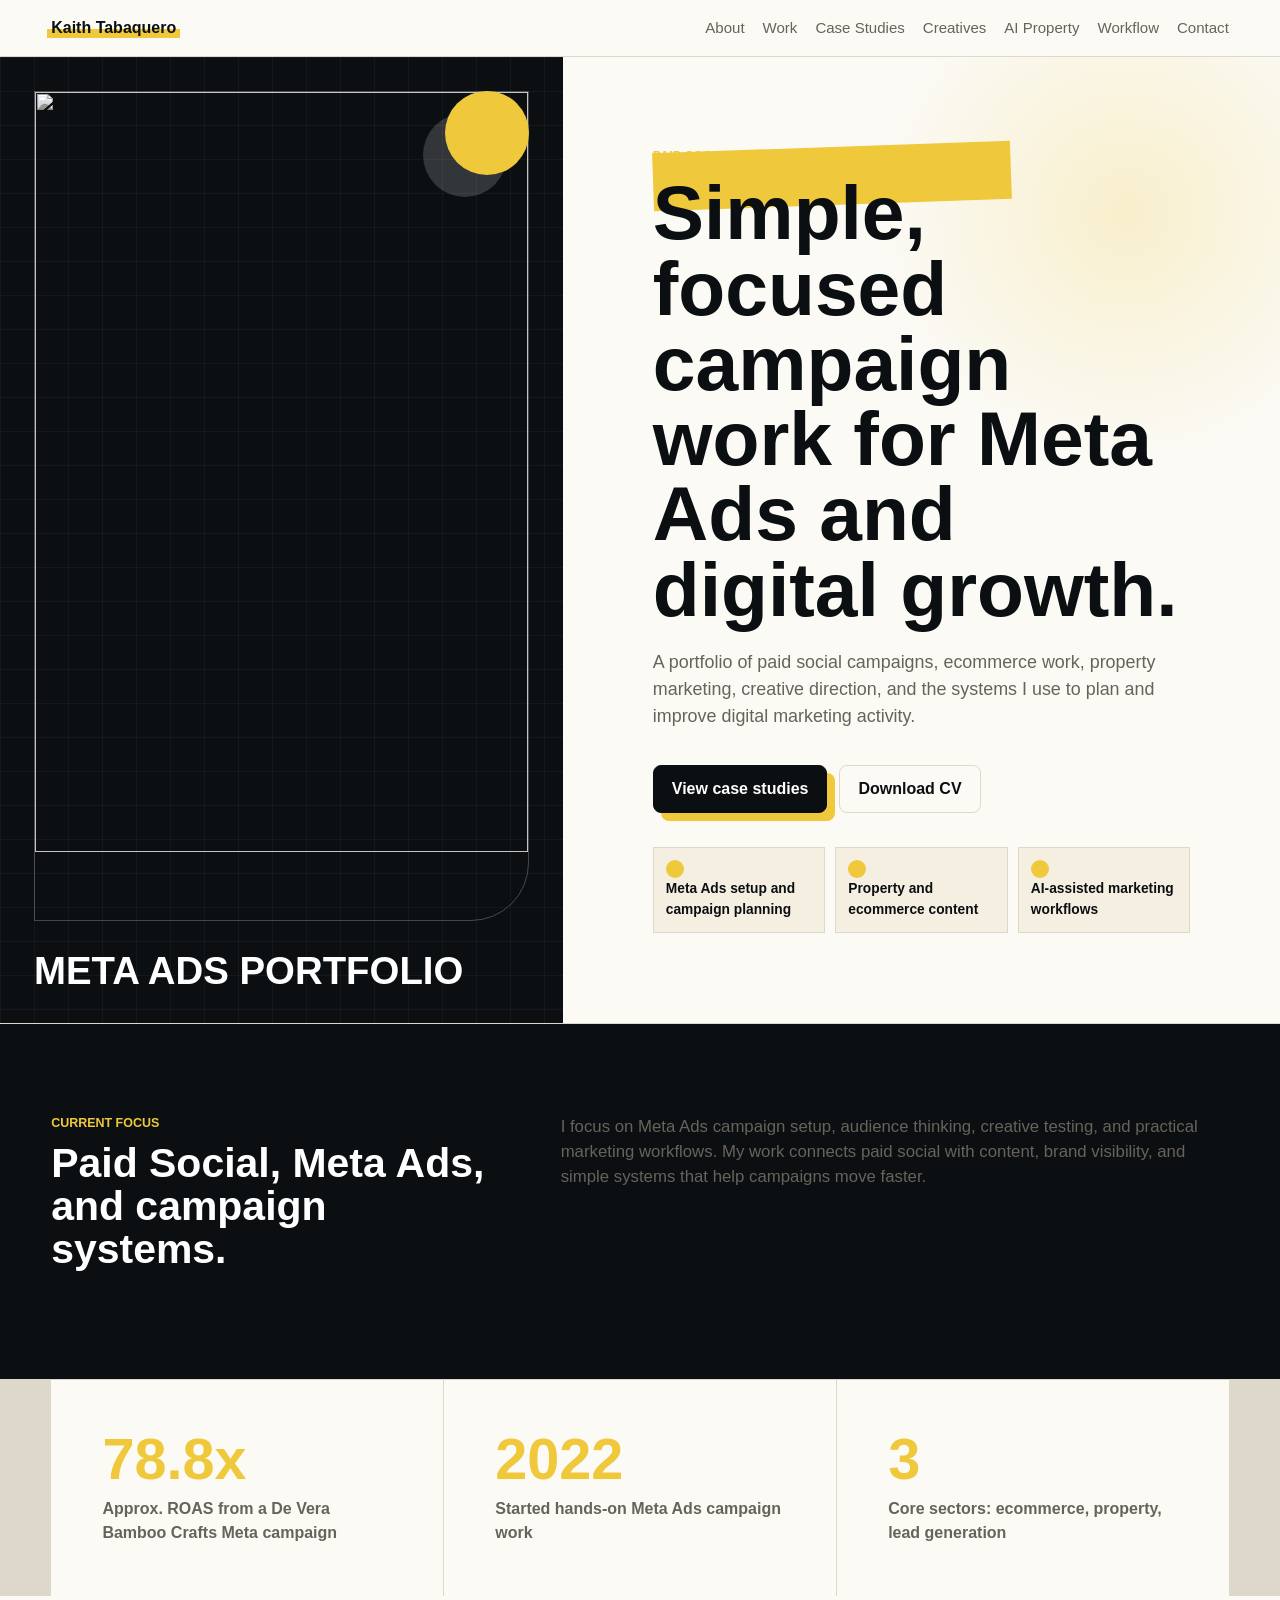
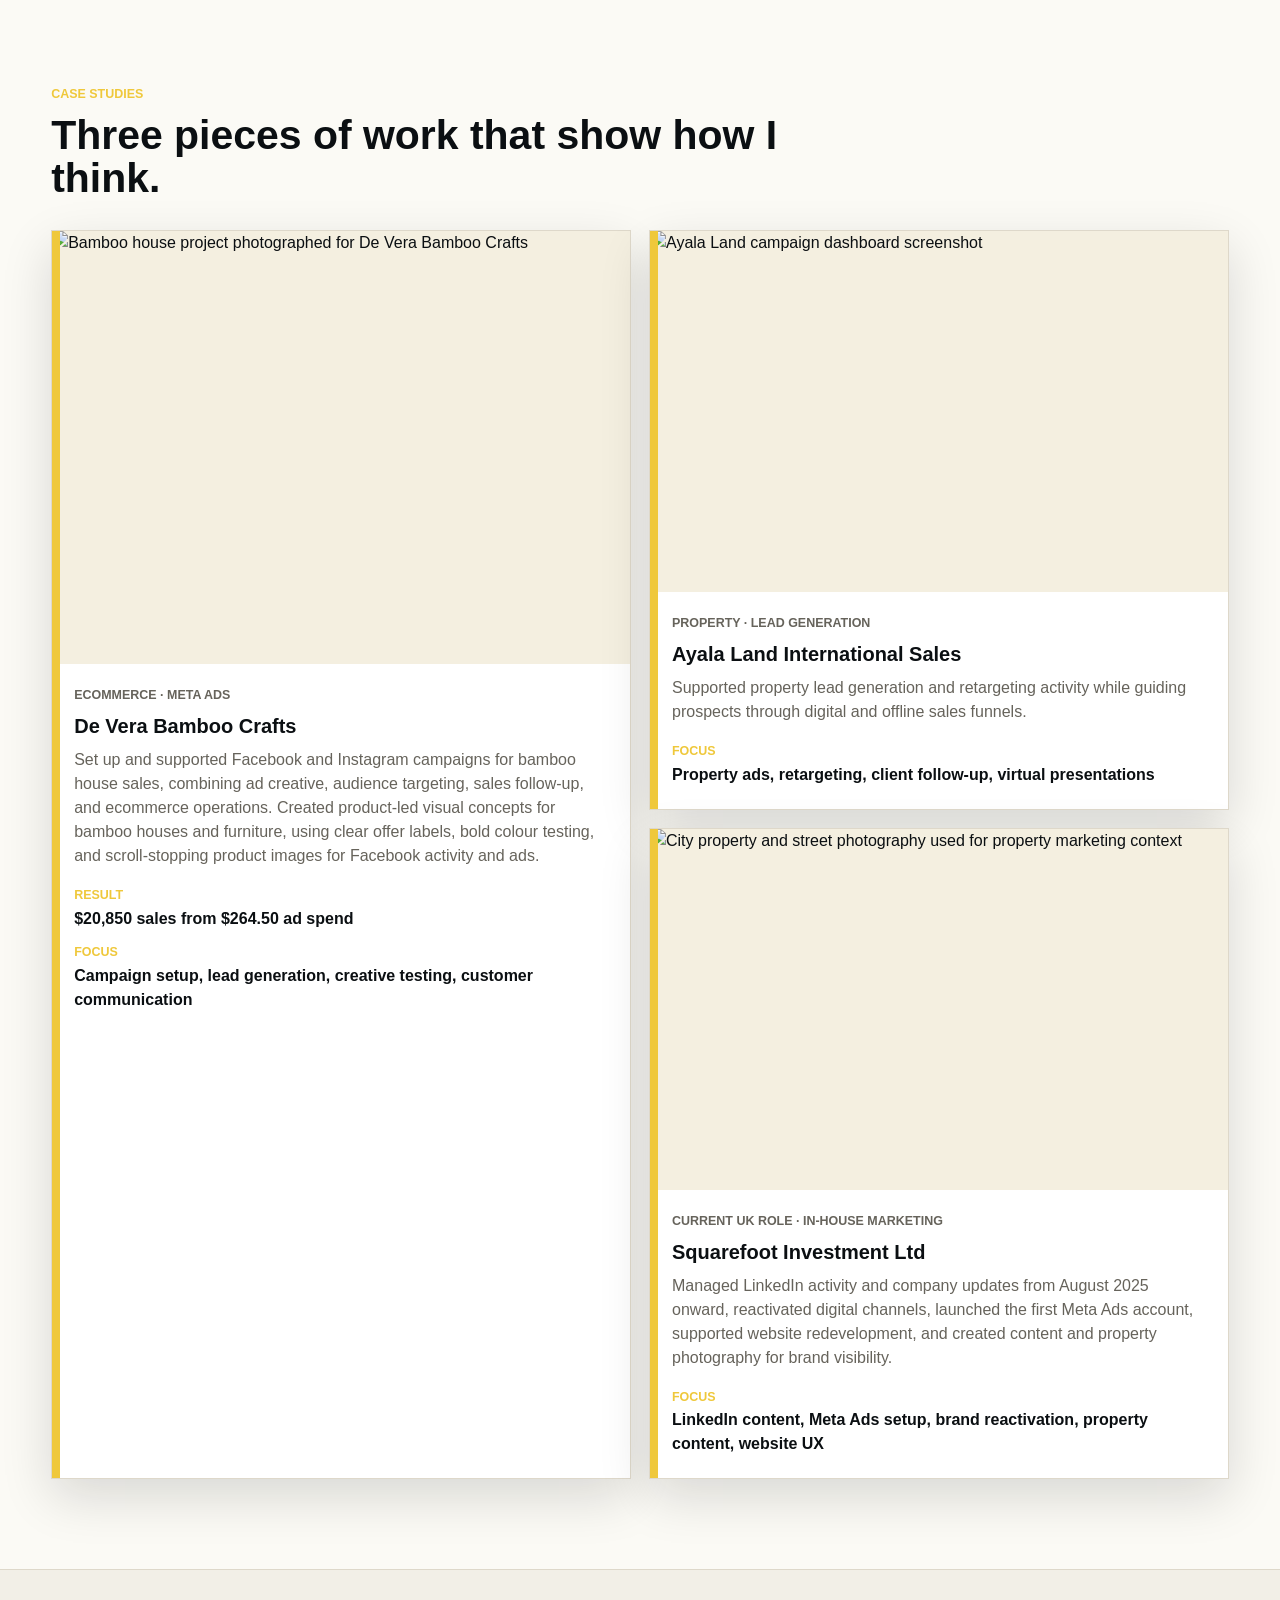
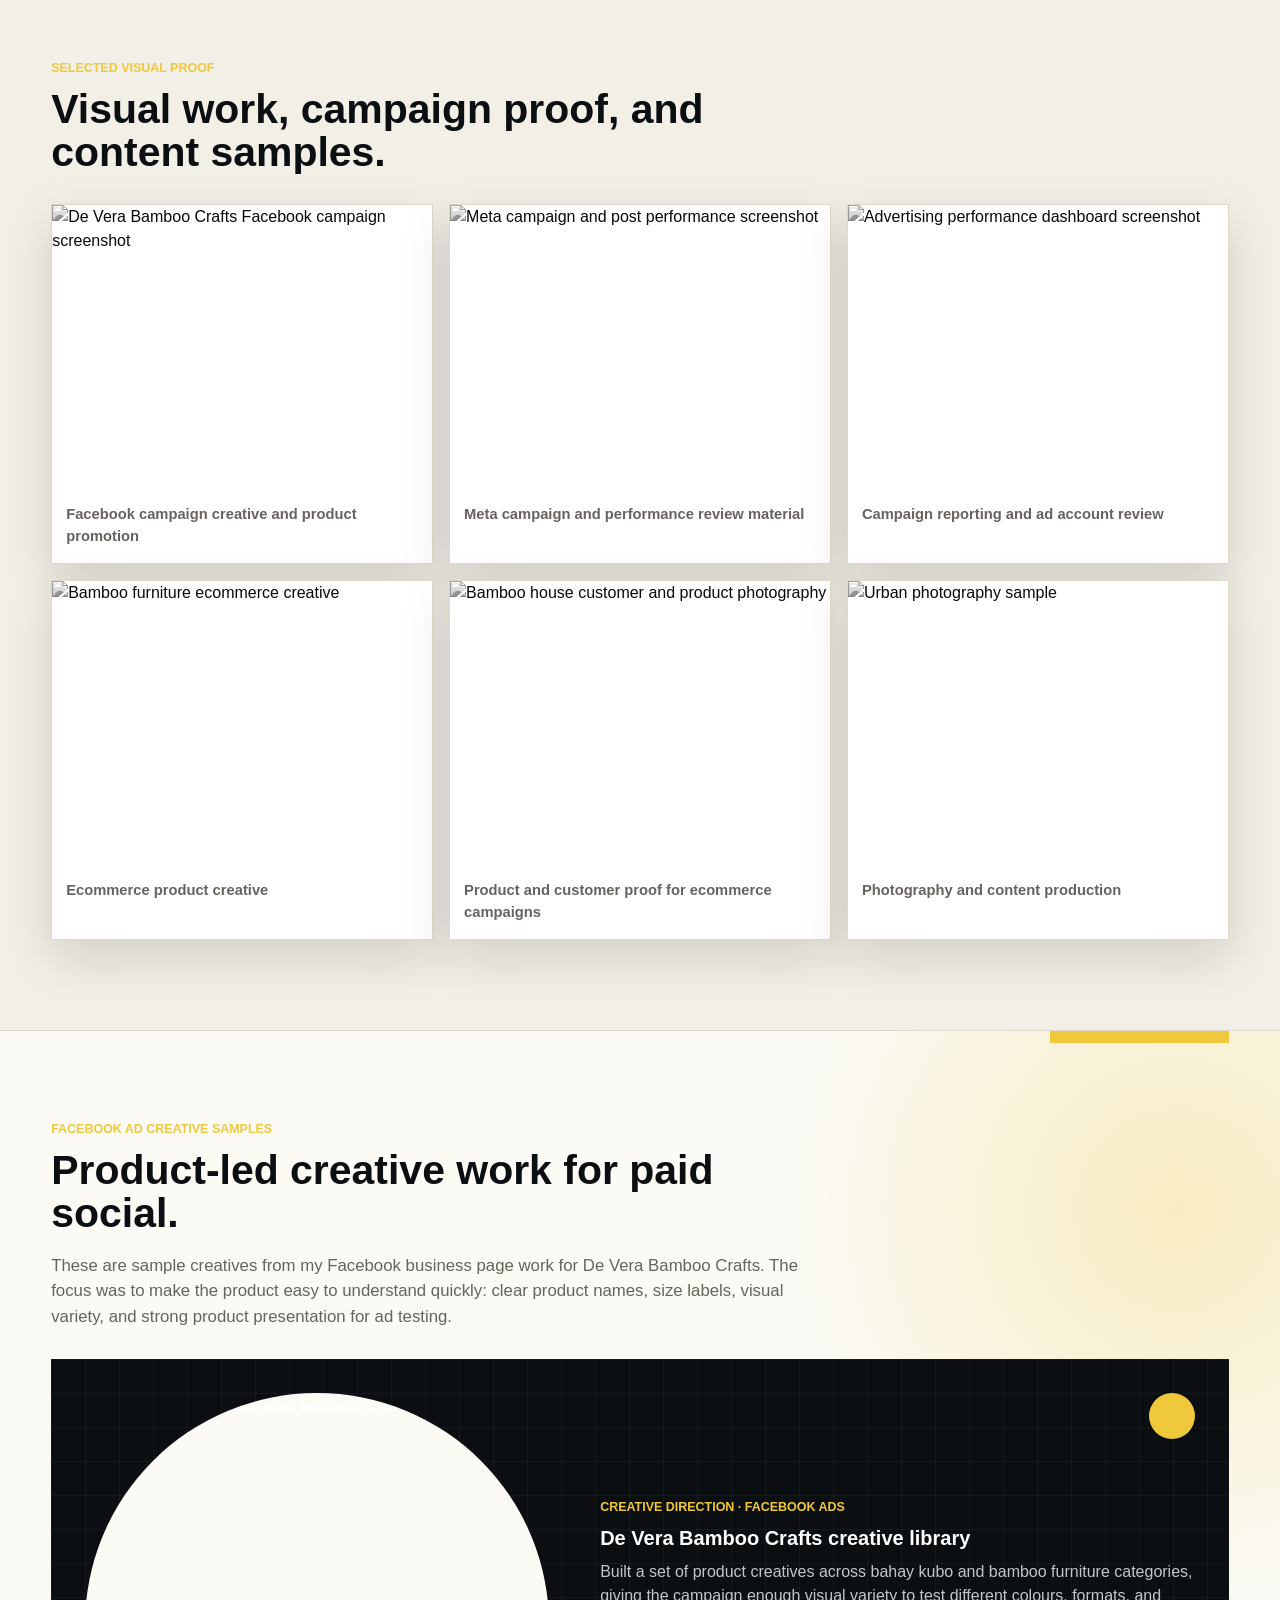
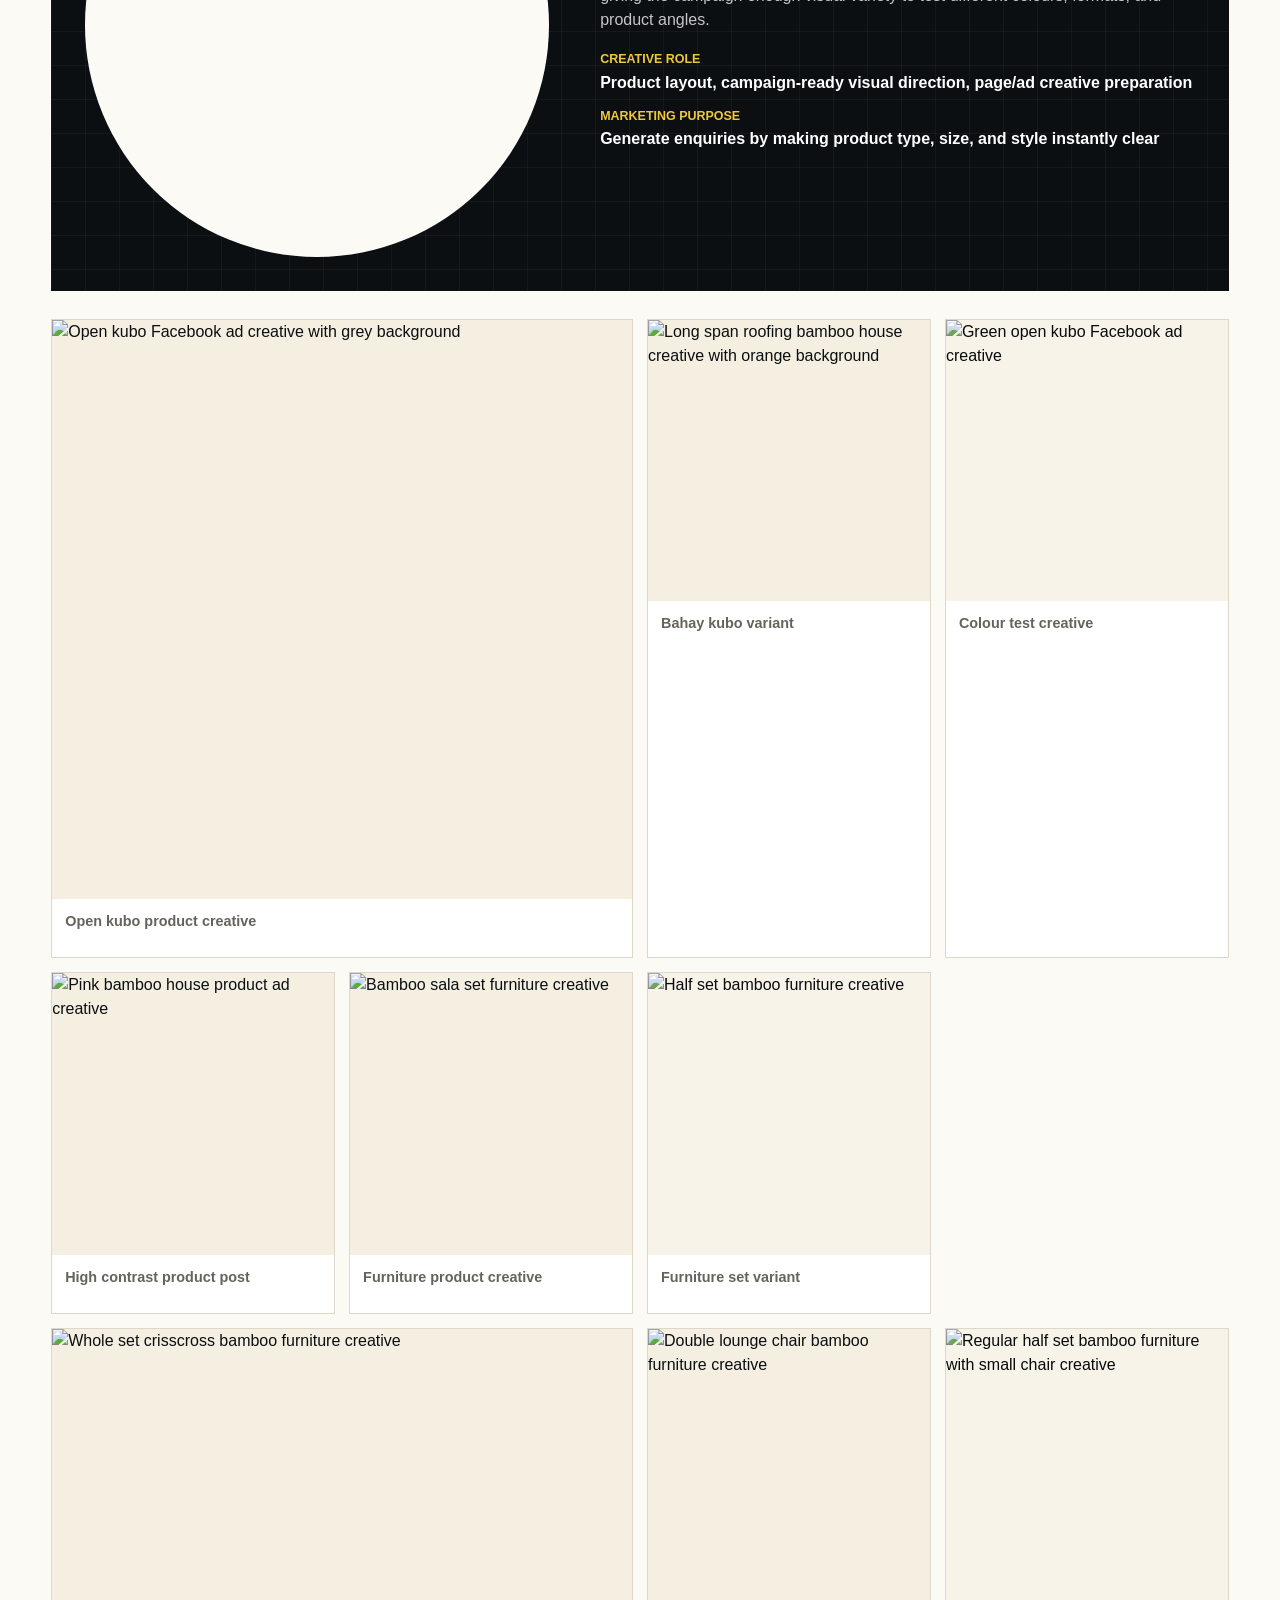
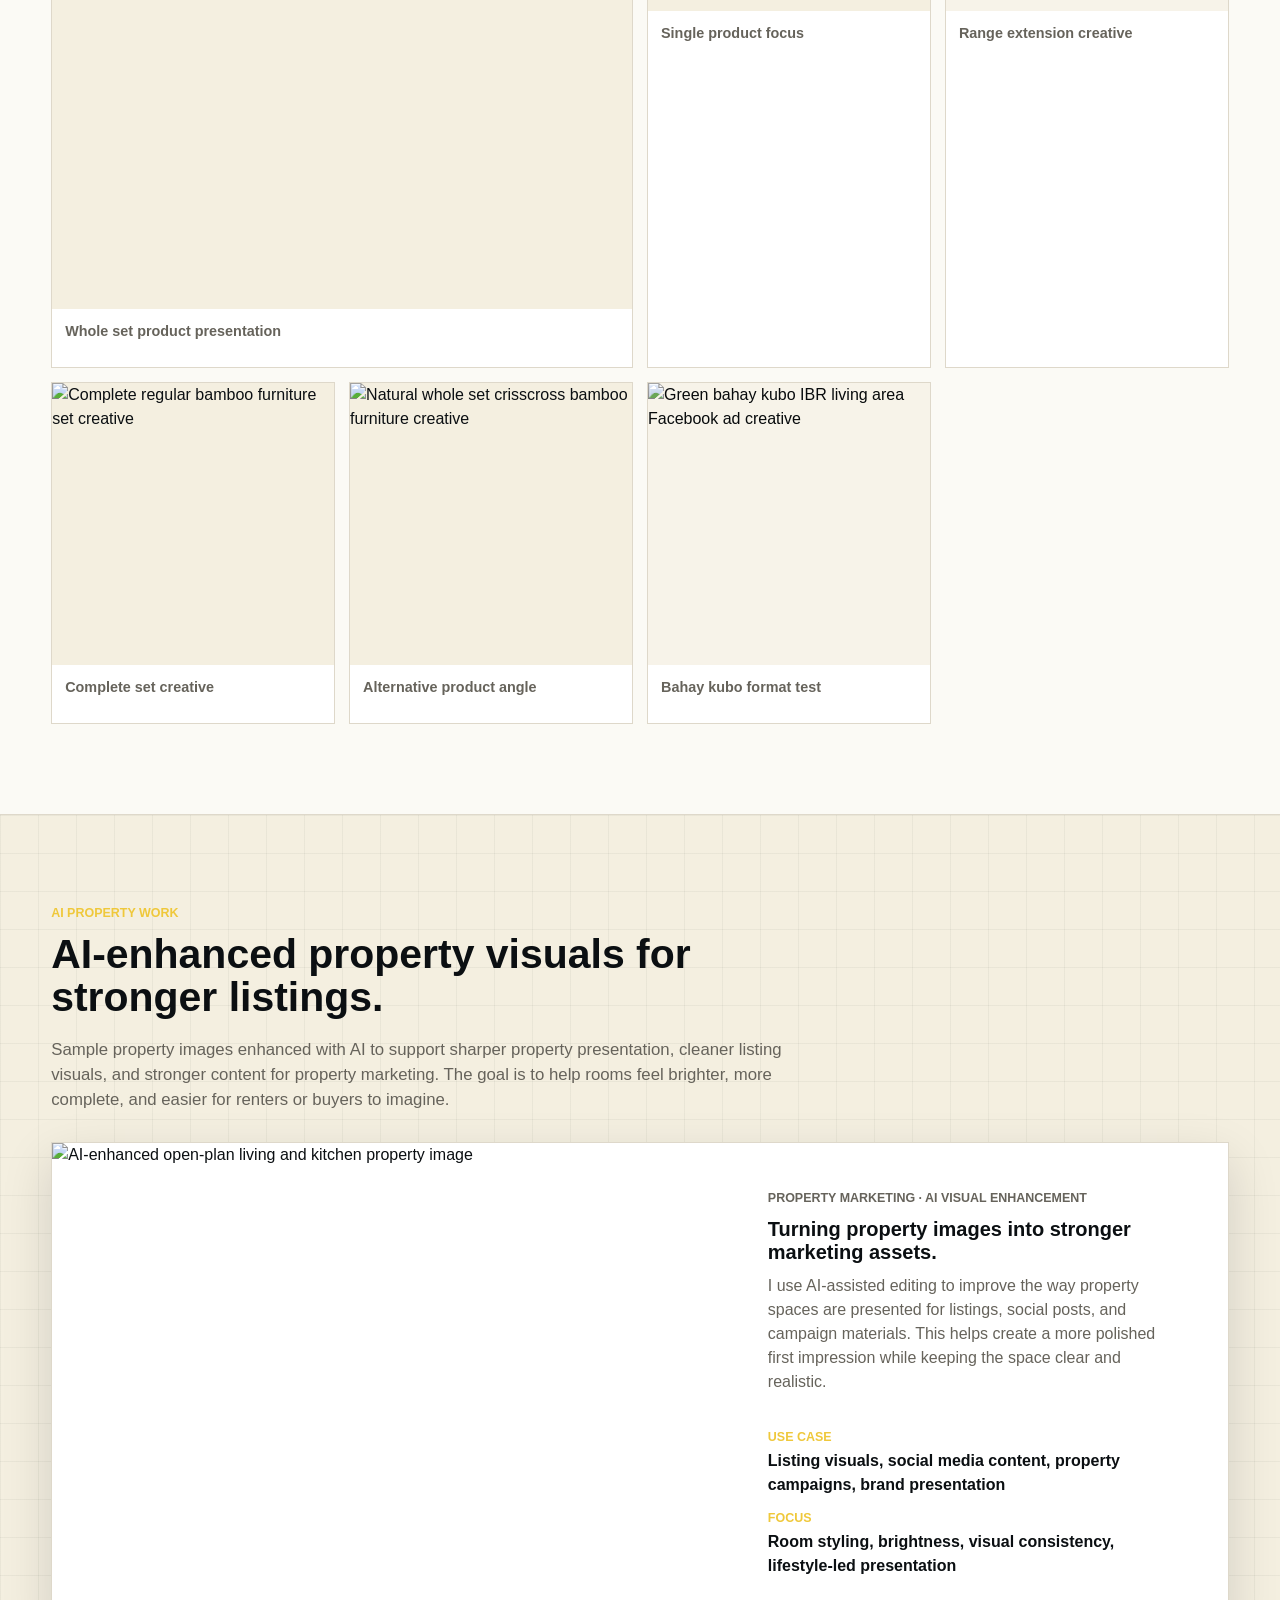
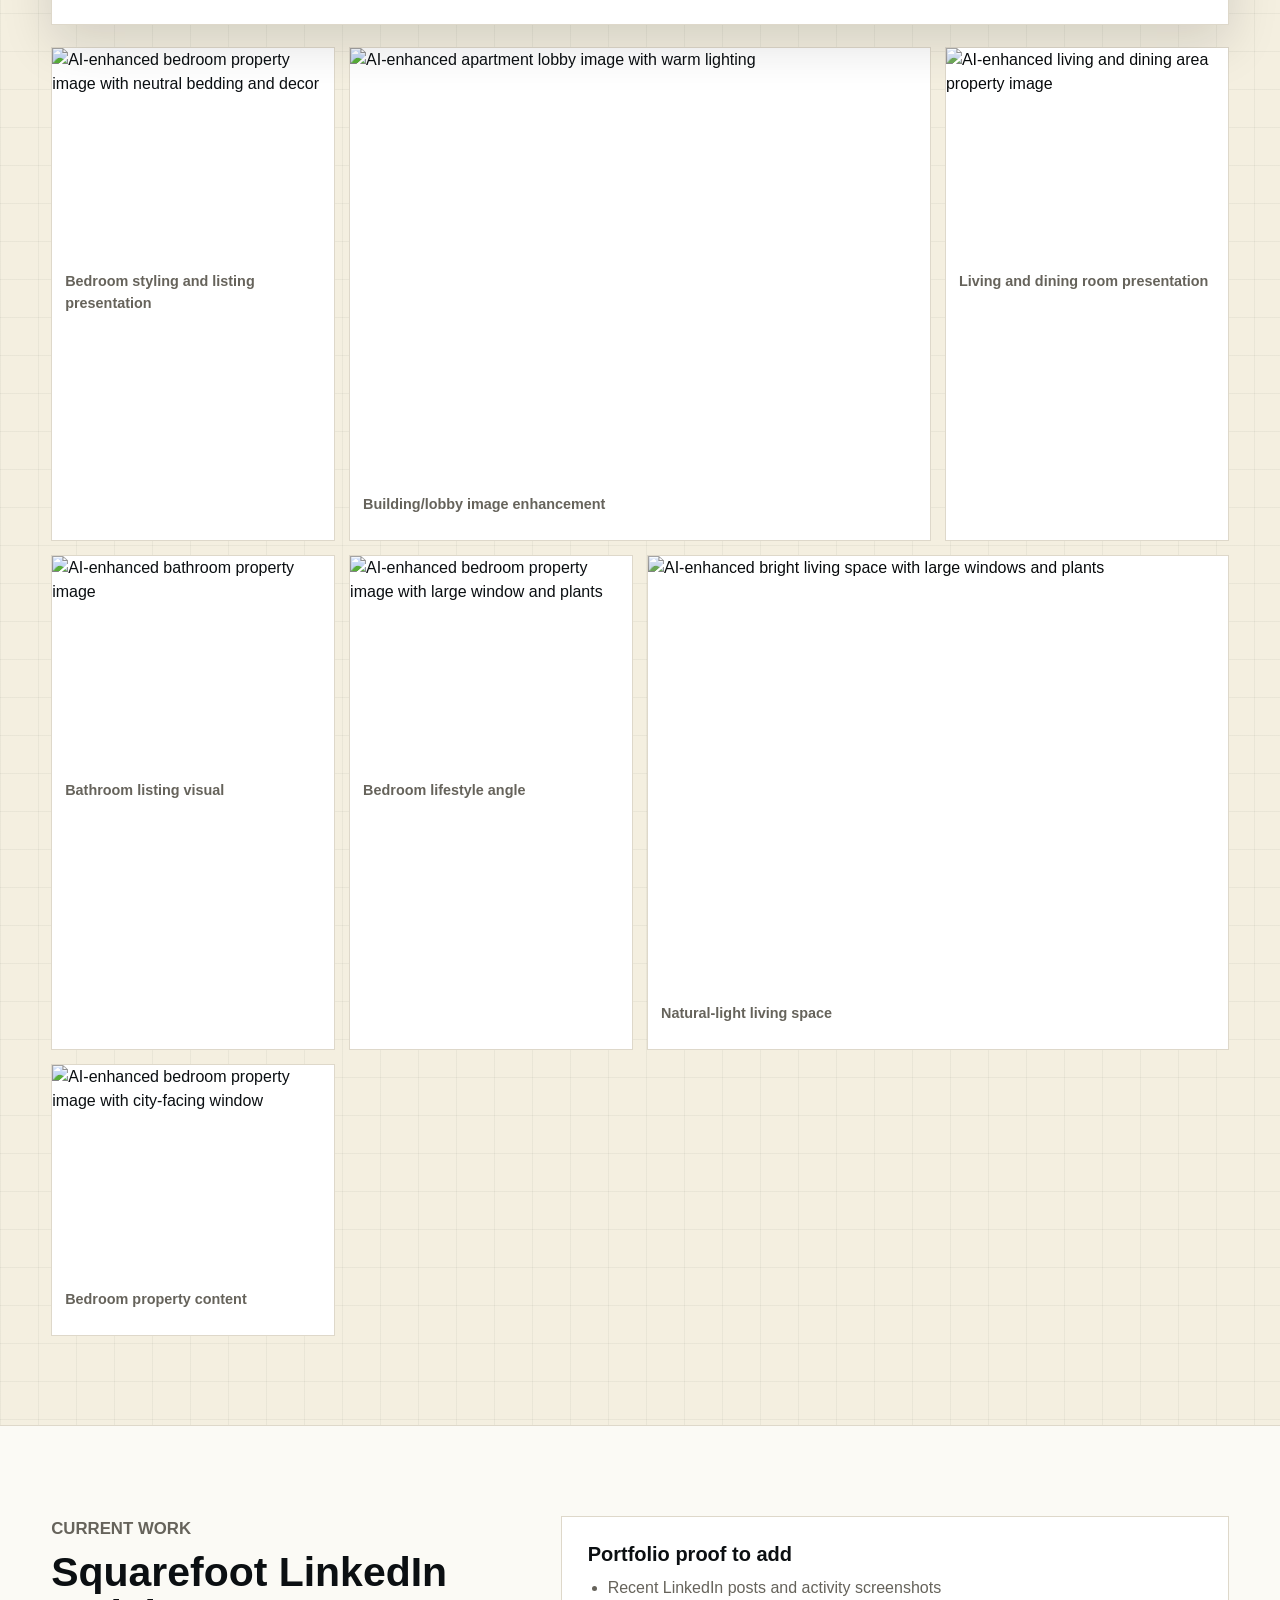
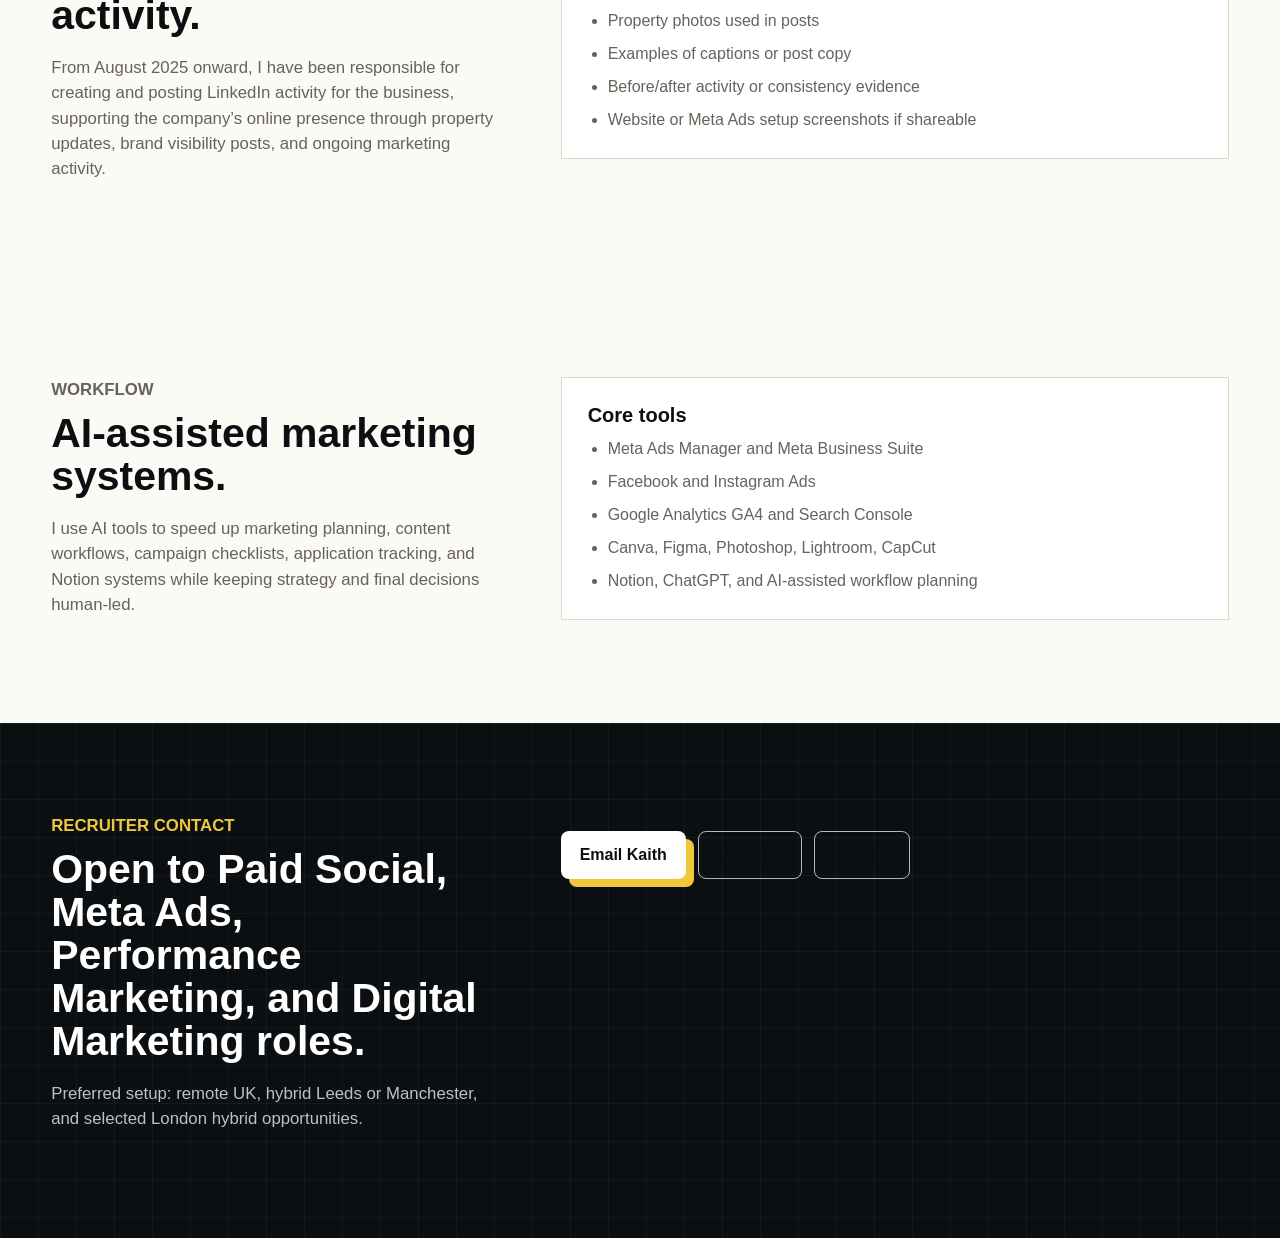
==== index.html @ e860252e "Add files via upload" ====
<!doctype html>
<html lang="en">
  <head>
    <meta charset="utf-8">
    <meta name="viewport" content="width=device-width, initial-scale=1">
    <title>Kaith Tabaquero | Paid Social & Meta Ads Portfolio</title>
    <meta name="description" content="Paid Social and Meta Ads portfolio for Kaith Tabaquero, featuring ecommerce, property, and lead generation case studies.">
    <link rel="stylesheet" href="styles.css">
  </head>
  <body>
    <header class="site-header">
      <a class="brand" href="#top">Kaith Tabaquero</a>
      <nav aria-label="Primary navigation">
        <a href="about.html">About</a>
        <a href="#work">Work</a>
        <a href="#case-studies">Case Studies</a>
        <a href="#creatives">Creatives</a>
        <a href="#property-ai">AI Property</a>
        <a href="#systems">Workflow</a>
        <a href="#contact">Contact</a>
      </nav>
    </header>

    <main id="top">
      <section class="hero">
        <div class="hero-media" aria-hidden="true">
          <img src="assets/extracted/p04_03.jpg" alt="">
        </div>
        <div class="hero-content">
          <p class="eyebrow">Paid Social · Meta Ads · Creative Performance</p>
          <h1>Simple, focused campaign work for Meta Ads and digital growth.</h1>
          <p class="hero-copy">
            A portfolio of paid social campaigns, ecommerce work, property marketing, creative direction,
            and the systems I use to plan and improve digital marketing activity.
          </p>
          <div class="hero-actions">
            <a class="button primary" href="#case-studies">View case studies</a>
            <a class="button secondary" href="assets/kaith-tabaquero-cv.pdf">Download CV</a>
          </div>
          <div class="mini-proof" aria-label="Portfolio highlights">
            <span>Meta Ads setup and campaign planning</span>
            <span>Property and ecommerce content</span>
            <span>AI-assisted marketing workflows</span>
          </div>
        </div>
      </section>

      <section class="intro-band" id="work">
        <div class="intro-grid">
          <div>
            <p class="section-label">Current Focus</p>
            <h2>Paid Social, Meta Ads, and campaign systems.</h2>
          </div>
          <p>
            I focus on Meta Ads campaign setup, audience thinking, creative testing, and practical
            marketing workflows. My work connects paid social with content, brand visibility, and
            simple systems that help campaigns move faster.
          </p>
        </div>
      </section>

      <section class="metrics">
        <article>
          <span class="metric-value">78.8x</span>
          <span class="metric-label">Approx. ROAS from a De Vera Bamboo Crafts Meta campaign</span>
        </article>
        <article>
          <span class="metric-value">2022</span>
          <span class="metric-label">Started hands-on Meta Ads campaign work</span>
        </article>
        <article>
          <span class="metric-value">3</span>
          <span class="metric-label">Core sectors: ecommerce, property, lead generation</span>
        </article>
      </section>

      <section class="section" id="case-studies">
        <div class="section-heading">
          <p class="section-label">Case Studies</p>
          <h2>Three pieces of work that show how I think.</h2>
        </div>

        <div class="case-grid">
          <article class="case-card featured">
            <img src="assets/extracted/p05_08.jpg" alt="Bamboo house project photographed for De Vera Bamboo Crafts">
            <div class="case-body">
              <p class="tag">Ecommerce · Meta Ads</p>
              <h3>De Vera Bamboo Crafts</h3>
              <p>
                Set up and supported Facebook and Instagram campaigns for bamboo house sales, combining
                ad creative, audience targeting, sales follow-up, and ecommerce operations. Created
                product-led visual concepts for bamboo houses and furniture, using clear offer labels,
                bold colour testing, and scroll-stopping product images for Facebook activity and ads.
              </p>
              <dl>
                <div>
                  <dt>Result</dt>
                  <dd>$20,850 sales from $264.50 ad spend</dd>
                </div>
                <div>
                  <dt>Focus</dt>
                  <dd>Campaign setup, lead generation, creative testing, customer communication</dd>
                </div>
              </dl>
            </div>
          </article>

          <article class="case-card">
            <img src="assets/extracted/p03_03.jpg" alt="Ayala Land campaign dashboard screenshot">
            <div class="case-body">
              <p class="tag">Property · Lead Generation</p>
              <h3>Ayala Land International Sales</h3>
              <p>
                Supported property lead generation and retargeting activity while guiding prospects through
                digital and offline sales funnels.
              </p>
              <dl>
                <div>
                  <dt>Focus</dt>
                  <dd>Property ads, retargeting, client follow-up, virtual presentations</dd>
                </div>
              </dl>
            </div>
          </article>

          <article class="case-card">
            <img src="assets/extracted/p08_10.jpg" alt="City property and street photography used for property marketing context">
            <div class="case-body">
              <p class="tag">Current UK Role · In-house Marketing</p>
              <h3>Squarefoot Investment Ltd</h3>
              <p>
                Managed LinkedIn activity and company updates from August 2025 onward, reactivated
                digital channels, launched the first Meta Ads account, supported website redevelopment,
                and created content and property photography for brand visibility.
              </p>
              <dl>
                <div>
                  <dt>Focus</dt>
                  <dd>LinkedIn content, Meta Ads setup, brand reactivation, property content, website UX</dd>
                </div>
              </dl>
            </div>
          </article>
        </div>
      </section>

      <section class="visual-proof">
        <div class="section-heading">
          <p class="section-label">Selected Visual Proof</p>
          <h2>Visual work, campaign proof, and content samples.</h2>
        </div>
        <div class="proof-grid">
          <figure>
            <img src="assets/extracted/p04_01.jpg" alt="De Vera Bamboo Crafts Facebook campaign screenshot">
            <figcaption>Facebook campaign creative and product promotion</figcaption>
          </figure>
          <figure>
            <img src="assets/extracted/p04_04.jpg" alt="Meta campaign and post performance screenshot">
            <figcaption>Meta campaign and performance review material</figcaption>
          </figure>
          <figure>
            <img src="assets/extracted/p06_03.jpg" alt="Advertising performance dashboard screenshot">
            <figcaption>Campaign reporting and ad account review</figcaption>
          </figure>
          <figure>
            <img src="assets/extracted/p12_05.jpg" alt="Bamboo furniture ecommerce creative">
            <figcaption>Ecommerce product creative</figcaption>
          </figure>
          <figure>
            <img src="assets/extracted/p05_07.jpg" alt="Bamboo house customer and product photography">
            <figcaption>Product and customer proof for ecommerce campaigns</figcaption>
          </figure>
          <figure>
            <img src="assets/extracted/p08_05.jpg" alt="Urban photography sample">
            <figcaption>Photography and content production</figcaption>
          </figure>
        </div>
      </section>

      <section class="creative-lab section" id="creatives">
        <div class="section-heading">
          <p class="section-label">Facebook Ad Creative Samples</p>
          <h2>Product-led creative work for paid social.</h2>
          <p>
            These are sample creatives from my Facebook business page work for De Vera Bamboo Crafts.
            The focus was to make the product easy to understand quickly: clear product names, size labels,
            visual variety, and strong product presentation for ad testing.
          </p>
        </div>

        <div class="creative-feature">
          <figure>
            <img src="assets/devera-creatives/bahay-kubo-blue.jpg" alt="Blue bahay kubo Facebook ad creative for De Vera Bamboo Crafts">
          </figure>
          <div>
            <p class="tag">Creative Direction · Facebook Ads</p>
            <h3>De Vera Bamboo Crafts creative library</h3>
            <p>
              Built a set of product creatives across bahay kubo and bamboo furniture categories, giving
              the campaign enough visual variety to test different colours, formats, and product angles.
            </p>
            <dl>
              <div>
                <dt>Creative role</dt>
                <dd>Product layout, campaign-ready visual direction, page/ad creative preparation</dd>
              </div>
              <div>
                <dt>Marketing purpose</dt>
                <dd>Generate enquiries by making product type, size, and style instantly clear</dd>
              </div>
            </dl>
          </div>
        </div>

        <div class="creative-grid" aria-label="De Vera Bamboo Crafts creative gallery">
          <figure class="wide">
            <img src="assets/devera-creatives/open-kubo-grey.jpg" alt="Open kubo Facebook ad creative with grey background">
            <figcaption>Open kubo product creative</figcaption>
          </figure>
          <figure>
            <img src="assets/devera-creatives/long-span-roofing-orange.jpg" alt="Long span roofing bamboo house creative with orange background">
            <figcaption>Bahay kubo variant</figcaption>
          </figure>
          <figure>
            <img src="assets/devera-creatives/open-kubo-green.jpg" alt="Green open kubo Facebook ad creative">
            <figcaption>Colour test creative</figcaption>
          </figure>
          <figure>
            <img src="assets/devera-creatives/long-span-roofing-pink.jpg" alt="Pink bamboo house product ad creative">
            <figcaption>High contrast product post</figcaption>
          </figure>
          <figure>
            <img src="assets/devera-creatives/bamboo-sala-set.jpg" alt="Bamboo sala set furniture creative">
            <figcaption>Furniture product creative</figcaption>
          </figure>
          <figure>
            <img src="assets/devera-creatives/half-set-crisscross.jpg" alt="Half set bamboo furniture creative">
            <figcaption>Furniture set variant</figcaption>
          </figure>
          <figure class="wide">
            <img src="assets/devera-creatives/whole-set-crisscross-black.jpg" alt="Whole set crisscross bamboo furniture creative">
            <figcaption>Whole set product presentation</figcaption>
          </figure>
          <figure>
            <img src="assets/devera-creatives/double-lounge-chair.jpg" alt="Double lounge chair bamboo furniture creative">
            <figcaption>Single product focus</figcaption>
          </figure>
          <figure>
            <img src="assets/devera-creatives/half-set-regular-small-chair.jpg" alt="Regular half set bamboo furniture with small chair creative">
            <figcaption>Range extension creative</figcaption>
          </figure>
          <figure>
            <img src="assets/devera-creatives/complete-set-regular.jpg" alt="Complete regular bamboo furniture set creative">
            <figcaption>Complete set creative</figcaption>
          </figure>
          <figure>
            <img src="assets/devera-creatives/whole-set-crisscross-natural.jpg" alt="Natural whole set crisscross bamboo furniture creative">
            <figcaption>Alternative product angle</figcaption>
          </figure>
          <figure>
            <img src="assets/devera-creatives/ibr-living-area-green.jpg" alt="Green bahay kubo IBR living area Facebook ad creative">
            <figcaption>Bahay kubo format test</figcaption>
          </figure>
        </div>
      </section>

      <section class="property-ai section" id="property-ai">
        <div class="section-heading">
          <p class="section-label">AI Property Work</p>
          <h2>AI-enhanced property visuals for stronger listings.</h2>
          <p>
            Sample property images enhanced with AI to support sharper property presentation, cleaner
            listing visuals, and stronger content for property marketing. The goal is to help rooms feel
            brighter, more complete, and easier for renters or buyers to imagine.
          </p>
        </div>

        <div class="property-feature">
          <figure>
            <img src="assets/property-ai/ai-open-plan-living.jpeg" alt="AI-enhanced open-plan living and kitchen property image">
          </figure>
          <div>
            <p class="tag">Property Marketing · AI Visual Enhancement</p>
            <h3>Turning property images into stronger marketing assets.</h3>
            <p>
              I use AI-assisted editing to improve the way property spaces are presented for listings,
              social posts, and campaign materials. This helps create a more polished first impression
              while keeping the space clear and realistic.
            </p>
            <dl>
              <div>
                <dt>Use case</dt>
                <dd>Listing visuals, social media content, property campaigns, brand presentation</dd>
              </div>
              <div>
                <dt>Focus</dt>
                <dd>Room styling, brightness, visual consistency, lifestyle-led presentation</dd>
              </div>
            </dl>
          </div>
        </div>

        <div class="property-gallery" aria-label="AI-enhanced property image gallery">
          <figure>
            <img src="assets/property-ai/ai-bedroom-styling-01.jpeg" alt="AI-enhanced bedroom property image with neutral bedding and decor">
            <figcaption>Bedroom styling and listing presentation</figcaption>
          </figure>
          <figure class="wide">
            <img src="assets/property-ai/ai-lobby-enhancement.jpeg" alt="AI-enhanced apartment lobby image with warm lighting">
            <figcaption>Building/lobby image enhancement</figcaption>
          </figure>
          <figure>
            <img src="assets/property-ai/ai-living-dining-01.jpeg" alt="AI-enhanced living and dining area property image">
            <figcaption>Living and dining room presentation</figcaption>
          </figure>
          <figure>
            <img src="assets/property-ai/ai-bathroom-enhancement.jpeg" alt="AI-enhanced bathroom property image">
            <figcaption>Bathroom listing visual</figcaption>
          </figure>
          <figure>
            <img src="assets/property-ai/ai-bedroom-styling-02.jpeg" alt="AI-enhanced bedroom property image with large window and plants">
            <figcaption>Bedroom lifestyle angle</figcaption>
          </figure>
          <figure class="wide">
            <img src="assets/property-ai/ai-window-living-space.jpeg" alt="AI-enhanced bright living space with large windows and plants">
            <figcaption>Natural-light living space</figcaption>
          </figure>
          <figure>
            <img src="assets/property-ai/ai-bedroom-styling-03.jpeg" alt="AI-enhanced bedroom property image with city-facing window">
            <figcaption>Bedroom property content</figcaption>
          </figure>
        </div>
      </section>

      <section class="section split">
        <div>
          <p class="section-label">Current Work</p>
          <h2>Squarefoot LinkedIn activity.</h2>
          <p>
            From August 2025 onward, I have been responsible for creating and posting LinkedIn activity
            for the business, supporting the company’s online presence through property updates,
            brand visibility posts, and ongoing marketing activity.
          </p>
        </div>
        <div class="skills-panel">
          <h3>Portfolio proof to add</h3>
          <ul>
            <li>Recent LinkedIn posts and activity screenshots</li>
            <li>Property photos used in posts</li>
            <li>Examples of captions or post copy</li>
            <li>Before/after activity or consistency evidence</li>
            <li>Website or Meta Ads setup screenshots if shareable</li>
          </ul>
        </div>
      </section>

      <section class="section split" id="systems">
        <div>
          <p class="section-label">Workflow</p>
          <h2>AI-assisted marketing systems.</h2>
          <p>
            I use AI tools to speed up marketing planning, content workflows, campaign checklists,
            application tracking, and Notion systems while keeping strategy and final decisions human-led.
          </p>
        </div>
        <div class="skills-panel">
          <h3>Core tools</h3>
          <ul>
            <li>Meta Ads Manager and Meta Business Suite</li>
            <li>Facebook and Instagram Ads</li>
            <li>Google Analytics GA4 and Search Console</li>
            <li>Canva, Figma, Photoshop, Lightroom, CapCut</li>
            <li>Notion, ChatGPT, and AI-assisted workflow planning</li>
          </ul>
        </div>
      </section>

      <section class="contact" id="contact">
        <div>
          <p class="section-label">Recruiter Contact</p>
          <h2>Open to Paid Social, Meta Ads, Performance Marketing, and Digital Marketing roles.</h2>
          <p>Preferred setup: remote UK, hybrid Leeds or Manchester, and selected London hybrid opportunities.</p>
        </div>
        <div class="contact-actions">
          <a class="button primary" href="mailto:kaith.tabaquero@gmail.com">Email Kaith</a>
          <a class="button secondary" href="https://www.linkedin.com/in/kaithtabaquero/">LinkedIn</a>
          <a class="button secondary" href="assets/kaith-tabaquero-cv.pdf">CV PDF</a>
        </div>
      </section>
    </main>
  </body>
</html>
---- styles.css ----
:root {
  --ink: #0b0f12;
  --muted: #66635b;
  --paper: #fbfaf5;
  --line: #ded8ca;
  --teal: #efc83b;
  --teal-dark: #b98b18;
  --coral: #efc83b;
  --mint: #f4efe0;
  --gold: #efc83b;
  --white: #ffffff;
  --graphite: #1b1a17;
  --shadow: 0 18px 48px rgba(11, 15, 18, 0.14);
}

* {
  box-sizing: border-box;
}

html {
  scroll-behavior: smooth;
}

body {
  margin: 0;
  background: var(--paper);
  color: var(--ink);
  font-family: Aptos, Arial, Helvetica, sans-serif;
  line-height: 1.5;
}

body::before {
  content: "";
  position: fixed;
  inset: 0;
  z-index: -1;
  background:
    linear-gradient(rgba(11, 15, 18, 0.045) 1px, transparent 1px),
    linear-gradient(90deg, rgba(11, 15, 18, 0.045) 1px, transparent 1px);
  background-size: 38px 38px;
}

img {
  display: block;
  width: 100%;
}

a {
  color: inherit;
}

.site-header {
  position: sticky;
  top: 0;
  z-index: 20;
  display: flex;
  align-items: center;
  justify-content: space-between;
  gap: 24px;
  padding: 16px clamp(18px, 4vw, 56px);
  background: rgba(251, 250, 245, 0.92);
  border-bottom: 1px solid var(--line);
  backdrop-filter: blur(14px);
}

.brand {
  font-weight: 800;
  text-decoration: none;
  position: relative;
  z-index: 1;
}

.brand::after {
  content: "";
  position: absolute;
  left: -4px;
  right: -4px;
  bottom: 2px;
  height: 9px;
  background: var(--teal);
  z-index: -1;
}

nav {
  display: flex;
  align-items: center;
  gap: 18px;
  color: var(--muted);
  font-size: 0.94rem;
}

nav a {
  text-decoration: none;
}

nav a:hover {
  color: var(--teal);
}

.hero {
  min-height: 88vh;
  display: grid;
  grid-template-columns: minmax(320px, 0.88fr) minmax(360px, 1.12fr);
  align-items: stretch;
  border-bottom: 1px solid var(--line);
  background:
    radial-gradient(circle at 88% 16%, rgba(239, 200, 59, 0.22), transparent 18%),
    var(--paper);
}

.hero-media {
  min-height: 480px;
  background:
    linear-gradient(rgba(255, 255, 255, 0.04) 1px, transparent 1px),
    linear-gradient(90deg, rgba(255, 255, 255, 0.04) 1px, transparent 1px),
    var(--ink);
  background-size: 34px 34px;
  overflow: hidden;
  position: relative;
  padding: clamp(18px, 3vw, 34px);
}

.hero-media img {
  height: calc(100% - 68px);
  min-height: 430px;
  object-fit: cover;
  border: 1px solid rgba(255, 255, 255, 0.24);
  border-radius: 0 0 58px 0;
  filter: grayscale(0.85) contrast(1.08);
}

.hero-media::before {
  content: "META ADS PORTFOLIO";
  position: absolute;
  left: clamp(18px, 3vw, 34px);
  right: clamp(18px, 3vw, 34px);
  bottom: clamp(18px, 3vw, 34px);
  display: block;
  color: var(--white);
  font-size: clamp(1.3rem, 3vw, 3.4rem);
  font-weight: 900;
  line-height: 0.9;
  letter-spacing: 0;
}

.hero-media::after {
  content: "";
  position: absolute;
  top: clamp(18px, 3vw, 34px);
  right: clamp(18px, 3vw, 34px);
  width: 84px;
  height: 84px;
  border-radius: 50%;
  background: var(--teal);
  box-shadow: -22px 22px 0 rgba(255, 255, 255, 0.16);
  pointer-events: none;
}

.hero-content {
  display: flex;
  flex-direction: column;
  justify-content: center;
  padding: clamp(40px, 7vw, 92px);
  position: relative;
}

.hero-content::before {
  content: "";
  position: absolute;
  top: clamp(34px, 7vw, 90px);
  left: clamp(38px, 7vw, 96px);
  width: clamp(160px, 28vw, 360px);
  height: clamp(26px, 5vw, 58px);
  background: var(--teal);
  transform: rotate(-2deg);
  z-index: 0;
}

.hero-content > * {
  position: relative;
  z-index: 1;
}

.eyebrow,
.section-label,
.tag {
  margin: 0 0 10px;
  color: var(--teal);
  font-size: 0.78rem;
  font-weight: 800;
  letter-spacing: 0;
  text-transform: uppercase;
}

h1,
h2,
h3,
p {
  margin-top: 0;
}

h1 {
  max-width: 780px;
  margin-bottom: 22px;
  font-size: clamp(2.45rem, 6vw, 5.8rem);
  line-height: 0.98;
  letter-spacing: 0;
  font-weight: 900;
}

h2 {
  margin-bottom: 18px;
  font-size: clamp(1.85rem, 3.2vw, 3.25rem);
  line-height: 1.05;
  letter-spacing: 0;
}

h3 {
  margin-bottom: 10px;
  font-size: 1.25rem;
  line-height: 1.15;
}

.hero-copy {
  max-width: 620px;
  color: var(--muted);
  font-size: 1.12rem;
}

.hero-actions,
.contact-actions {
  display: flex;
  flex-wrap: wrap;
  gap: 12px;
  margin-top: 18px;
}

.button {
  display: inline-flex;
  align-items: center;
  justify-content: center;
  min-height: 44px;
  padding: 11px 18px;
  border: 1px solid var(--ink);
  border-radius: 8px;
  font-weight: 800;
  text-decoration: none;
}

.button.primary {
  background: var(--ink);
  color: var(--white);
  border-color: var(--ink);
  box-shadow: 8px 8px 0 var(--teal);
}

.button.secondary {
  background: transparent;
  border-color: var(--line);
  color: var(--ink);
}

.button:hover {
  transform: translateY(-1px);
}

.mini-proof {
  display: grid;
  grid-template-columns: repeat(3, minmax(0, 1fr));
  gap: 10px;
  margin-top: 34px;
  max-width: 640px;
}

.mini-proof span {
  min-height: 86px;
  display: flex;
  align-items: flex-end;
  padding: 12px;
  background: var(--mint);
  border: 1px solid var(--line);
  color: var(--ink);
  font-size: 0.86rem;
  font-weight: 800;
  position: relative;
}

.mini-proof span::before {
  content: "";
  position: absolute;
  top: 12px;
  left: 12px;
  width: 18px;
  height: 18px;
  border-radius: 50%;
  background: var(--teal);
}

.intro-band,
.section,
.visual-proof,
.metrics,
.contact {
  padding: clamp(46px, 7vw, 92px) clamp(18px, 4vw, 56px);
}

.intro-grid,
.split,
.contact {
  display: grid;
  grid-template-columns: minmax(260px, 0.8fr) minmax(320px, 1.2fr);
  gap: clamp(26px, 5vw, 72px);
  align-items: start;
}

.intro-band {
  background:
    linear-gradient(rgba(11, 15, 18, 0.05) 1px, transparent 1px),
    linear-gradient(90deg, rgba(11, 15, 18, 0.05) 1px, transparent 1px),
    var(--ink);
  background-size: 38px 38px;
  color: var(--white);
  border-bottom: 1px solid var(--line);
}

.intro-band .section-label {
  color: var(--gold);
}

.intro-band p:last-child {
  color: rgba(255, 255, 255, 0.74);
}

.intro-grid p:last-child,
.split p,
.contact p {
  max-width: 760px;
  color: var(--muted);
  font-size: 1.05rem;
}

.metrics {
  display: grid;
  grid-template-columns: repeat(3, minmax(0, 1fr));
  gap: 1px;
  padding-top: 0;
  padding-bottom: 0;
  background: var(--line);
}

.metrics article {
  min-height: 190px;
  display: flex;
  flex-direction: column;
  justify-content: center;
  padding: clamp(28px, 4vw, 52px);
  background: var(--paper);
}

.metric-value {
  display: block;
  margin-bottom: 8px;
  color: var(--coral);
  font-size: clamp(2.25rem, 4.5vw, 4.5rem);
  font-weight: 900;
  line-height: 1;
}

.metric-label {
  color: var(--muted);
  font-weight: 700;
}

.section-heading {
  max-width: 780px;
  margin-bottom: 30px;
}

.case-grid {
  display: grid;
  grid-template-columns: repeat(2, minmax(0, 1fr));
  gap: 18px;
}

.case-card,
.proof-grid figure,
.creative-grid figure,
.property-gallery figure,
.skills-panel {
  overflow: hidden;
  background: var(--white);
  border: 1px solid var(--line);
  border-radius: 0;
  box-shadow: var(--shadow);
}

.case-card {
  position: relative;
}

.case-card::before {
  content: "";
  position: absolute;
  top: 0;
  left: 0;
  width: 8px;
  height: 100%;
  background: var(--teal);
  z-index: 1;
}

.case-card.featured {
  grid-row: span 2;
}

.case-card img {
  aspect-ratio: 16 / 10;
  object-fit: cover;
  background: var(--mint);
}

.case-card.featured img {
  aspect-ratio: 4 / 3;
}

.case-body {
  padding: 22px;
}

.case-body p {
  color: var(--muted);
}

dl {
  display: grid;
  gap: 12px;
  margin: 18px 0 0;
}

dt {
  color: var(--teal);
  font-size: 0.78rem;
  font-weight: 900;
  text-transform: uppercase;
}

dd {
  margin: 2px 0 0;
  color: var(--ink);
  font-weight: 700;
}

.visual-proof {
  background: #f2efe7;
  border-top: 1px solid var(--line);
  border-bottom: 1px solid var(--line);
}

.section-heading p:last-child {
  max-width: 760px;
  color: var(--muted);
  font-size: 1.05rem;
}

.proof-grid {
  display: grid;
  grid-template-columns: repeat(3, minmax(0, 1fr));
  gap: 16px;
}

.proof-grid figure {
  margin: 0;
  position: relative;
}

.proof-grid img {
  aspect-ratio: 4 / 3;
  object-fit: cover;
  filter: grayscale(1) contrast(1.05);
  transition: filter 160ms ease, transform 160ms ease;
}

.proof-grid figure:hover img {
  filter: grayscale(0) contrast(1.02);
  transform: scale(1.015);
}

.proof-grid figcaption {
  padding: 13px 14px 16px;
  color: var(--muted);
  font-size: 0.92rem;
  font-weight: 700;
}

.creative-lab {
  background:
    radial-gradient(circle at 92% 6%, rgba(239, 200, 59, 0.28), transparent 13%),
    var(--paper);
  border-bottom: 1px solid var(--line);
  position: relative;
}

.creative-lab::before {
  content: "";
  position: absolute;
  top: 0;
  right: clamp(18px, 4vw, 56px);
  width: clamp(80px, 14vw, 180px);
  height: 12px;
  background: var(--teal);
}

.creative-feature {
  display: grid;
  grid-template-columns: minmax(280px, 0.78fr) minmax(320px, 1fr);
  gap: clamp(22px, 4vw, 54px);
  align-items: center;
  margin-bottom: 28px;
  padding: clamp(18px, 3vw, 34px);
  background:
    linear-gradient(rgba(255, 255, 255, 0.045) 1px, transparent 1px),
    linear-gradient(90deg, rgba(255, 255, 255, 0.045) 1px, transparent 1px),
    var(--ink);
  background-size: 34px 34px;
  color: var(--white);
  border-radius: 0;
  position: relative;
}

.creative-feature::after {
  content: "";
  position: absolute;
  right: clamp(18px, 3vw, 34px);
  top: clamp(18px, 3vw, 34px);
  width: 46px;
  height: 46px;
  border-radius: 50%;
  background: var(--teal);
}

.creative-feature figure {
  margin: 0;
  overflow: hidden;
  border: 1px solid rgba(255, 255, 255, 0.22);
  border-radius: 50%;
  aspect-ratio: 1 / 1;
  background: var(--paper);
}

.creative-feature img {
  aspect-ratio: 1 / 1;
  object-fit: cover;
}

.creative-feature p {
  color: rgba(255, 255, 255, 0.76);
}

.creative-feature .tag,
.creative-feature dt {
  color: var(--gold);
}

.creative-feature dd {
  color: var(--white);
}

.creative-grid {
  display: grid;
  grid-template-columns: repeat(4, minmax(0, 1fr));
  gap: 14px;
}

.creative-grid figure {
  margin: 0;
  box-shadow: none;
}

.creative-grid figure.wide {
  grid-column: span 2;
}

.creative-grid img {
  aspect-ratio: 1 / 1;
  object-fit: cover;
  background: var(--mint);
}

.creative-grid figure:nth-child(3n) img,
.property-gallery figure:nth-child(3n) img {
  filter: grayscale(0.35) contrast(1.04);
}

.creative-grid figcaption {
  min-height: 58px;
  padding: 12px 13px;
  color: var(--muted);
  font-size: 0.9rem;
  font-weight: 800;
}

.property-ai {
  background:
    linear-gradient(rgba(11, 15, 18, 0.045) 1px, transparent 1px),
    linear-gradient(90deg, rgba(11, 15, 18, 0.045) 1px, transparent 1px),
    var(--mint);
  background-size: 38px 38px;
  border-bottom: 1px solid var(--line);
}

.property-board {
  display: grid;
  grid-template-columns: repeat(3, minmax(0, 1fr));
  gap: 16px;
}

.property-feature {
  display: grid;
  grid-template-columns: minmax(320px, 1.1fr) minmax(280px, 0.9fr);
  gap: clamp(22px, 4vw, 54px);
  align-items: stretch;
  margin-bottom: 22px;
  background: var(--white);
  border: 1px solid var(--line);
  border-radius: 0;
  overflow: hidden;
  box-shadow: var(--shadow);
  position: relative;
}

.property-feature::before {
  content: "";
  position: absolute;
  top: 24px;
  left: 24px;
  width: 70px;
  height: 70px;
  border-radius: 50%;
  border: 2px dashed rgba(255, 255, 255, 0.72);
  z-index: 2;
}

.property-feature figure {
  margin: 0;
  min-height: 360px;
}

.property-feature img {
  height: 100%;
  min-height: 360px;
  object-fit: cover;
}

.property-feature > div {
  padding: clamp(24px, 4vw, 46px);
  display: flex;
  flex-direction: column;
  justify-content: center;
  background: var(--white);
}

.property-feature p {
  color: var(--muted);
}

.property-gallery {
  display: grid;
  grid-template-columns: repeat(4, minmax(0, 1fr));
  gap: 14px;
}

.property-gallery figure {
  margin: 0;
  box-shadow: none;
}

.property-gallery figure.wide {
  grid-column: span 2;
}

.property-gallery img {
  aspect-ratio: 4 / 3;
  object-fit: cover;
  background: var(--white);
}

.property-gallery figcaption {
  min-height: 58px;
  padding: 12px 13px;
  color: var(--muted);
  font-size: 0.9rem;
  font-weight: 800;
}

.placeholder-card {
  min-height: 300px;
  padding: 24px;
  display: flex;
  flex-direction: column;
  justify-content: flex-end;
  background:
    linear-gradient(135deg, rgba(239, 200, 59, 0.22), transparent 36%),
    var(--white);
  border: 1px dashed rgba(11, 15, 18, 0.28);
  border-radius: 0;
}

.placeholder-card span {
  width: 42px;
  height: 42px;
  display: inline-flex;
  align-items: center;
  justify-content: center;
  margin-bottom: auto;
  background: var(--ink);
  color: var(--white);
  border-radius: 999px;
  font-weight: 900;
}

.placeholder-card p {
  margin-bottom: 0;
  color: var(--muted);
}

.skills-panel {
  padding: 26px;
  box-shadow: none;
}

.skills-panel ul {
  margin: 0;
  padding-left: 20px;
  color: var(--muted);
}

.skills-panel li + li {
  margin-top: 9px;
}

.contact {
  background:
    linear-gradient(rgba(255, 255, 255, 0.045) 1px, transparent 1px),
    linear-gradient(90deg, rgba(255, 255, 255, 0.045) 1px, transparent 1px),
    var(--ink);
  background-size: 38px 38px;
  color: var(--white);
}

.contact .section-label {
  color: var(--gold);
}

.contact p {
  color: rgba(255, 255, 255, 0.74);
}

.contact .button {
  border-color: rgba(255, 255, 255, 0.7);
}

.contact .button.primary {
  background: var(--white);
  color: var(--ink);
}

.about-cover {
  min-height: calc(100vh - 76px);
  display: grid;
  grid-template-columns: minmax(320px, 0.95fr) minmax(360px, 1.05fr);
  gap: clamp(28px, 5vw, 80px);
  align-items: center;
  padding: clamp(46px, 7vw, 92px) clamp(18px, 4vw, 56px);
  background:
    radial-gradient(circle at 84% 22%, rgba(239, 200, 59, 0.2), transparent 17%),
    var(--paper);
  border-bottom: 1px solid var(--line);
  overflow: hidden;
}

.about-copy h1 {
  max-width: 720px;
  margin-bottom: 24px;
  font-size: clamp(3rem, 8vw, 8rem);
  line-height: 0.9;
}

.about-copy h1 span {
  display: block;
  transform: rotate(-3deg);
}

.about-copy mark {
  display: inline-block;
  padding: 0.03em 0.15em 0.1em;
  background: var(--teal);
  color: var(--white);
  transform: rotate(2deg);
}

.about-copy p:not(.eyebrow) {
  max-width: 630px;
  color: var(--muted);
  font-size: 1.12rem;
}

.about-photo-frame {
  min-height: 520px;
  position: relative;
  display: grid;
  place-items: center;
}

.about-photo-frame::before,
.about-photo-frame::after {
  content: "";
  position: absolute;
  border: 2px solid rgba(11, 15, 18, 0.32);
  border-radius: 50%;
}

.about-photo-frame::before {
  width: min(78%, 470px);
  aspect-ratio: 1 / 1;
}

.about-photo-frame::after {
  right: 6%;
  top: 16%;
  width: 82px;
  aspect-ratio: 1 / 1;
  background: var(--ink);
  box-shadow: 28px 300px 0 var(--teal);
}

.about-photo-placeholder {
  width: min(72%, 430px);
  aspect-ratio: 0.86 / 1;
  display: grid;
  place-items: center;
  background:
    linear-gradient(rgba(255, 255, 255, 0.08) 1px, transparent 1px),
    linear-gradient(90deg, rgba(255, 255, 255, 0.08) 1px, transparent 1px),
    var(--graphite);
  background-size: 34px 34px;
  border-radius: 0 44px 0 44px;
  color: var(--teal);
  box-shadow: var(--shadow);
  position: relative;
  z-index: 1;
}

.about-photo-placeholder span {
  width: 132px;
  height: 132px;
  display: grid;
  place-items: center;
  border-radius: 50%;
  background: var(--teal);
  color: var(--ink);
  font-size: 2.2rem;
  font-weight: 900;
}

.about-goal {
  display: grid;
  grid-template-columns: minmax(280px, 0.9fr) minmax(320px, 1.1fr);
  gap: clamp(28px, 6vw, 88px);
  align-items: center;
  padding: clamp(46px, 7vw, 92px) clamp(18px, 4vw, 56px);
  background:
    linear-gradient(rgba(255, 255, 255, 0.045) 1px, transparent 1px),
    linear-gradient(90deg, rgba(255, 255, 255, 0.045) 1px, transparent 1px),
    var(--graphite);
  background-size: 38px 38px;
  color: var(--white);
}

.about-orbit {
  min-height: 420px;
  display: grid;
  place-items: center;
  position: relative;
}

.about-orbit::before,
.about-orbit::after {
  content: "";
  position: absolute;
  border-radius: 50%;
  border: 2px solid rgba(255, 255, 255, 0.56);
}

.about-orbit::before {
  width: min(82%, 410px);
  aspect-ratio: 1 / 1;
}

.about-orbit::after {
  width: min(68%, 330px);
  aspect-ratio: 1 / 1;
}

.about-orbit-photo {
  width: min(58%, 280px);
  aspect-ratio: 1 / 1;
  display: grid;
  place-items: center;
  border-radius: 50%;
  background: var(--paper);
  color: var(--ink);
  font-weight: 900;
  position: relative;
  z-index: 1;
}

.about-goal-copy .section-label {
  color: var(--gold);
}

.about-goal-copy h2 {
  color: var(--white);
}

.about-goal-copy p {
  color: rgba(255, 255, 255, 0.74);
}

.about-highlight {
  height: 38px;
  width: min(100%, 420px);
  margin: 28px 0 18px;
  background: var(--teal);
}

.about-large {
  color: var(--white) !important;
  font-size: clamp(1.6rem, 3.2vw, 3rem);
  line-height: 1.1;
}

.about-story-grid {
  display: grid;
  grid-template-columns: repeat(3, minmax(0, 1fr));
  gap: 16px;
}

.about-story-grid article,
.timeline-list article {
  min-height: 260px;
  padding: 24px;
  background: var(--white);
  border: 1px solid var(--line);
  box-shadow: var(--shadow);
}

.about-story-grid span,
.timeline-list span {
  display: inline-grid;
  place-items: center;
  min-width: 48px;
  height: 38px;
  margin-bottom: 42px;
  padding: 0 12px;
  background: var(--teal);
  color: var(--ink);
  font-weight: 900;
}

.about-story-grid p,
.timeline-list p {
  color: var(--muted);
}

.about-timeline {
  display: grid;
  grid-template-columns: minmax(280px, 0.8fr) minmax(320px, 1.2fr);
  gap: clamp(28px, 6vw, 88px);
  background: var(--mint);
}

.timeline-list {
  display: grid;
  gap: 14px;
}

.timeline-list article {
  min-height: auto;
}

.timeline-list span {
  margin-bottom: 18px;
}

@media (max-width: 900px) {
  .site-header {
    align-items: flex-start;
    flex-direction: column;
  }

  nav {
    width: 100%;
    overflow-x: auto;
    padding-bottom: 2px;
  }

  .hero,
  .intro-grid,
  .split,
  .contact,
  .about-cover,
  .about-goal,
  .about-timeline {
    grid-template-columns: 1fr;
  }

  .hero {
    min-height: auto;
  }

  .hero-media {
    min-height: 330px;
  }

  .metrics,
  .case-grid,
  .proof-grid,
  .creative-feature,
  .property-feature,
  .property-board,
  .about-story-grid {
    grid-template-columns: 1fr;
  }

  .case-card.featured {
    grid-row: auto;
  }

  .about-photo-frame,
  .about-orbit {
    min-height: 360px;
  }

  .creative-grid,
  .property-gallery {
    grid-template-columns: repeat(2, minmax(0, 1fr));
  }
}

@media (max-width: 520px) {
  .hero-content {
    padding: 34px 20px 46px;
  }

  .intro-band,
  .section,
  .visual-proof,
  .contact,
  .about-cover,
  .about-goal {
    padding-left: 20px;
    padding-right: 20px;
  }

  .button {
    width: 100%;
  }

  .creative-grid,
  .property-gallery {
    grid-template-columns: 1fr;
  }

  .creative-grid figure.wide,
  .property-gallery figure.wide {
    grid-column: auto;
  }
}
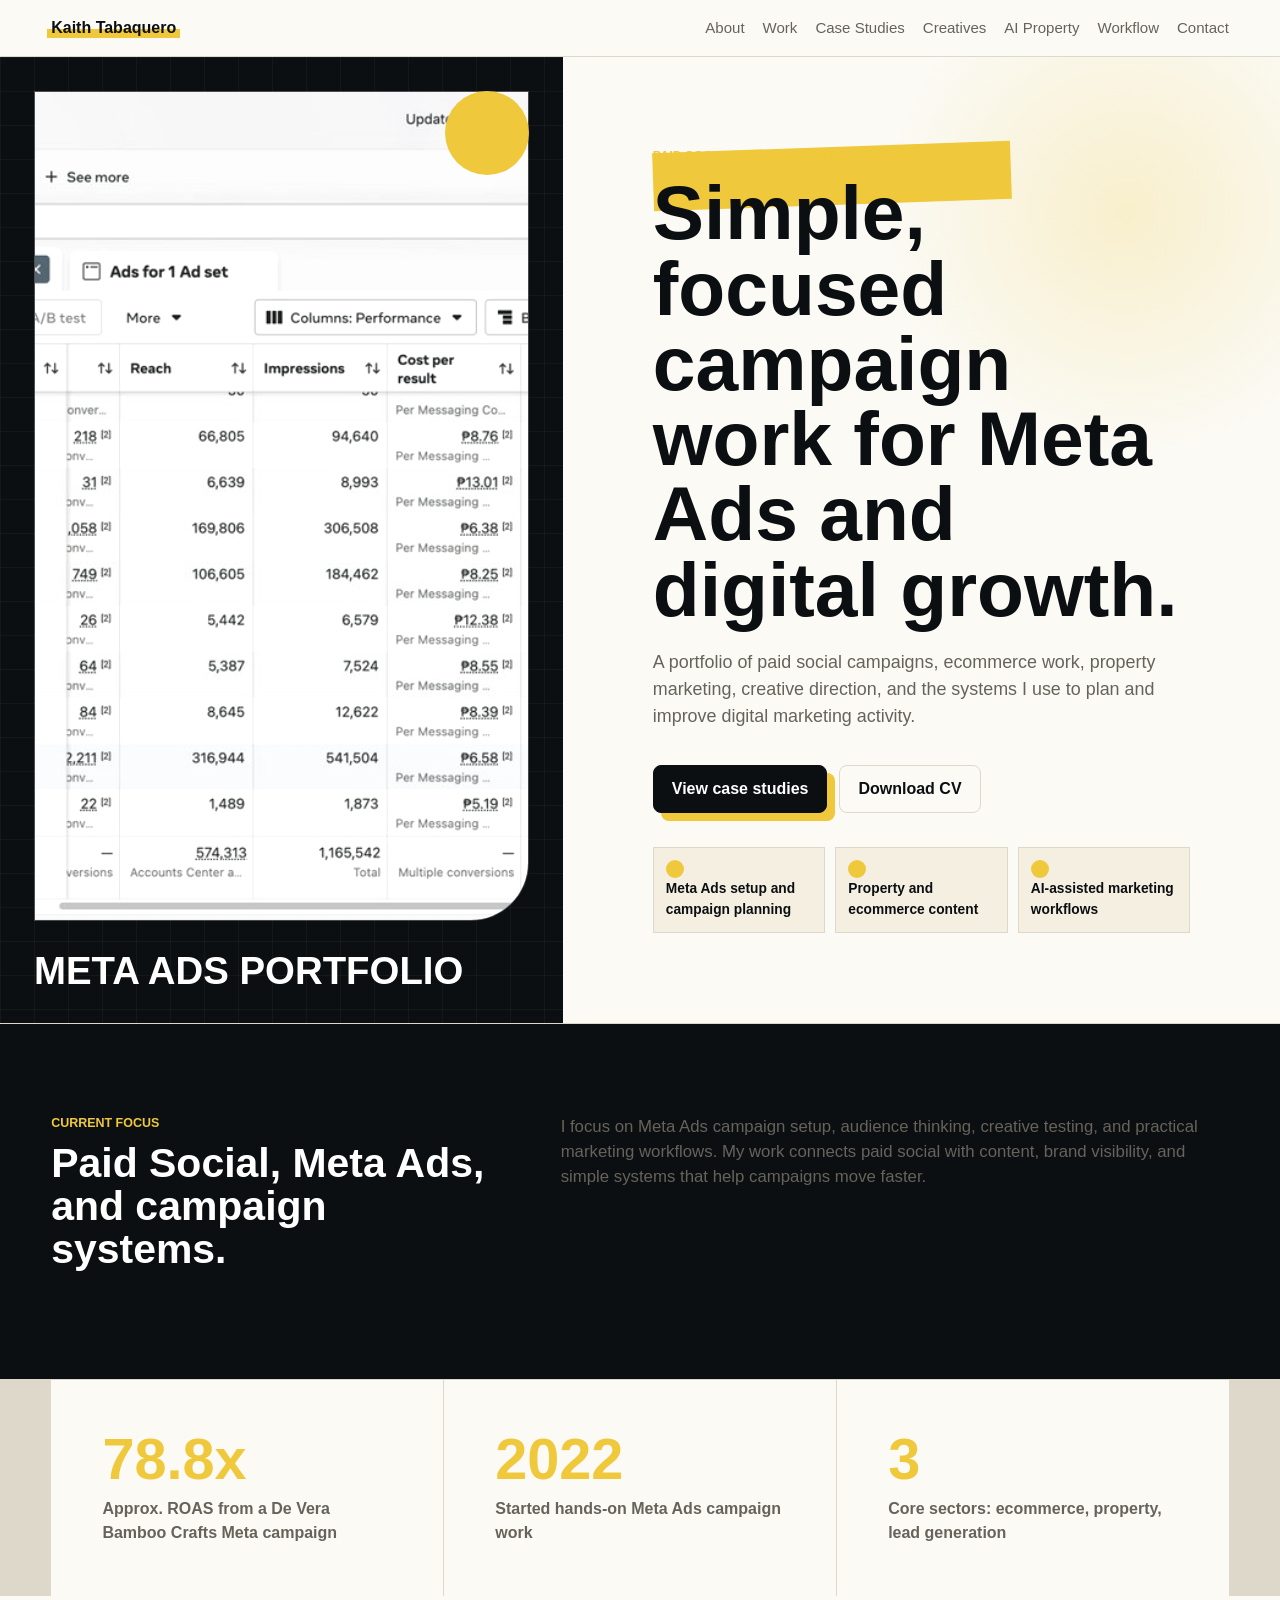
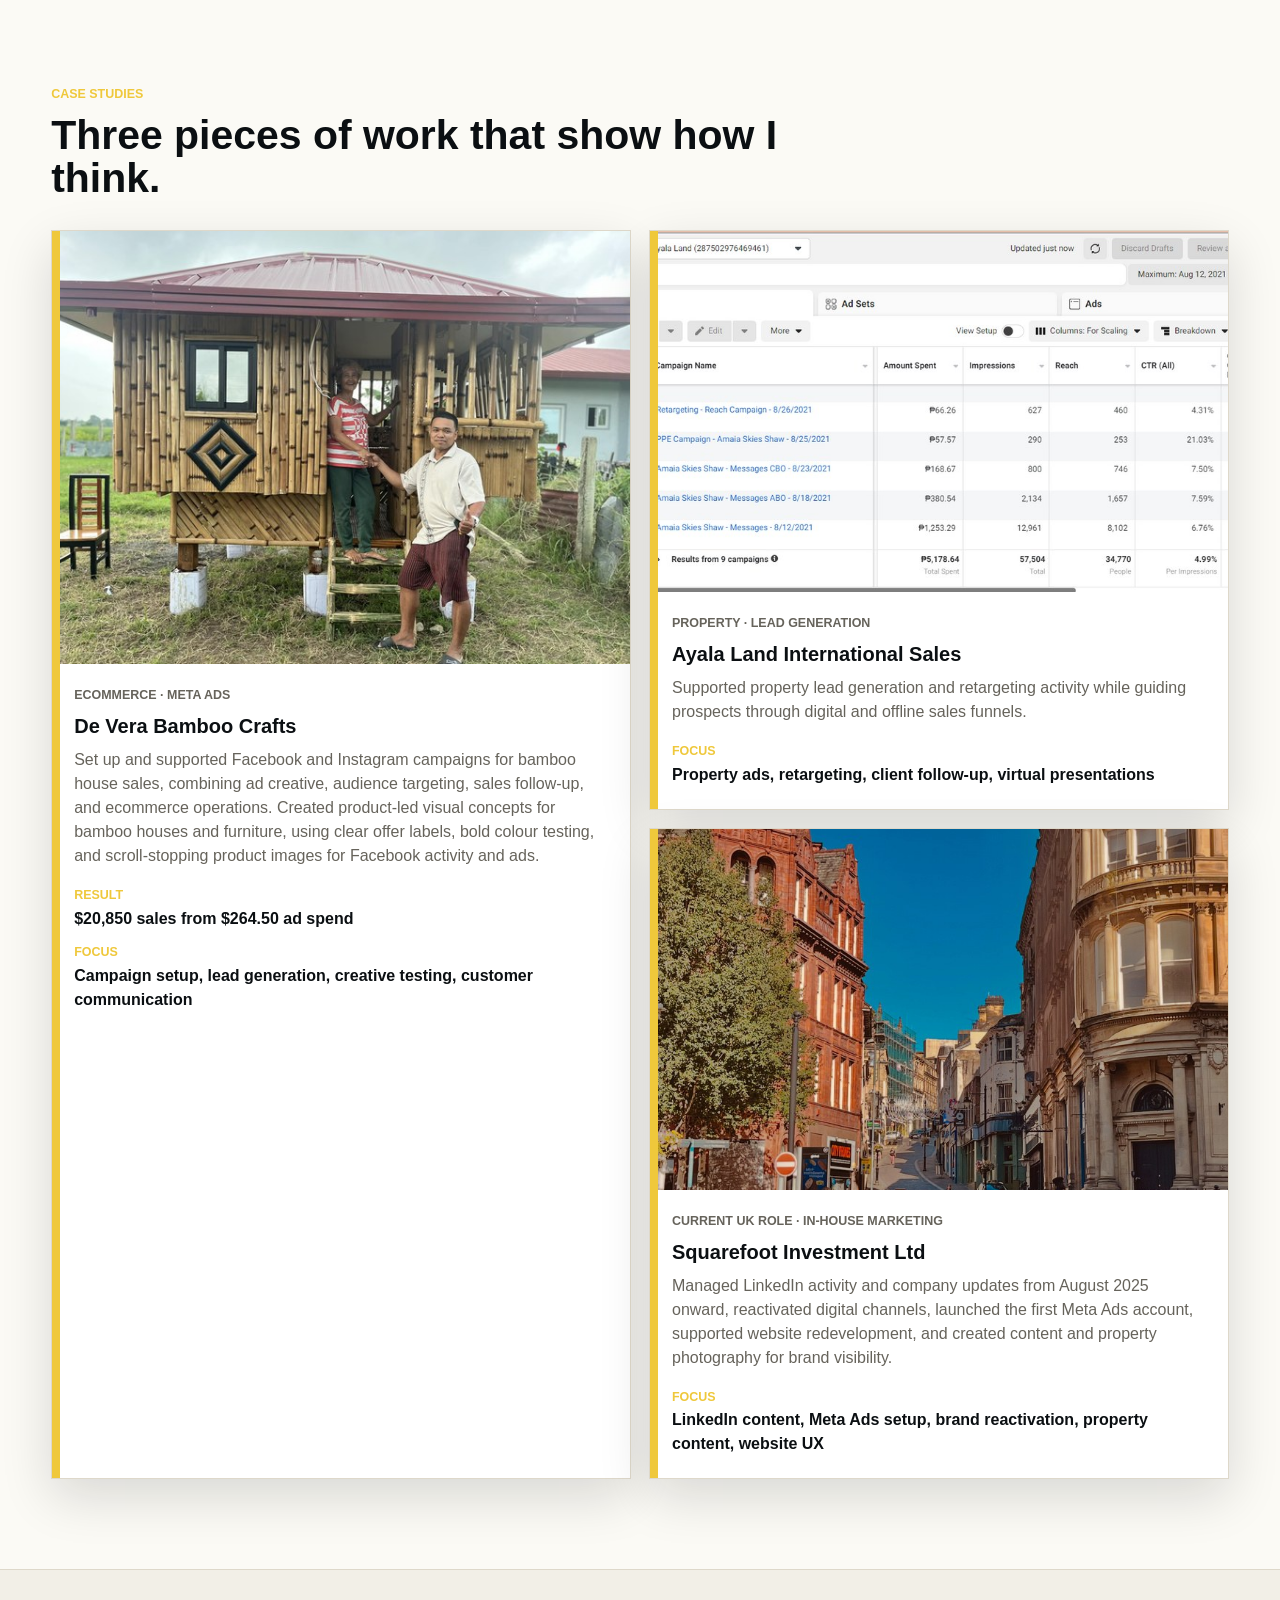
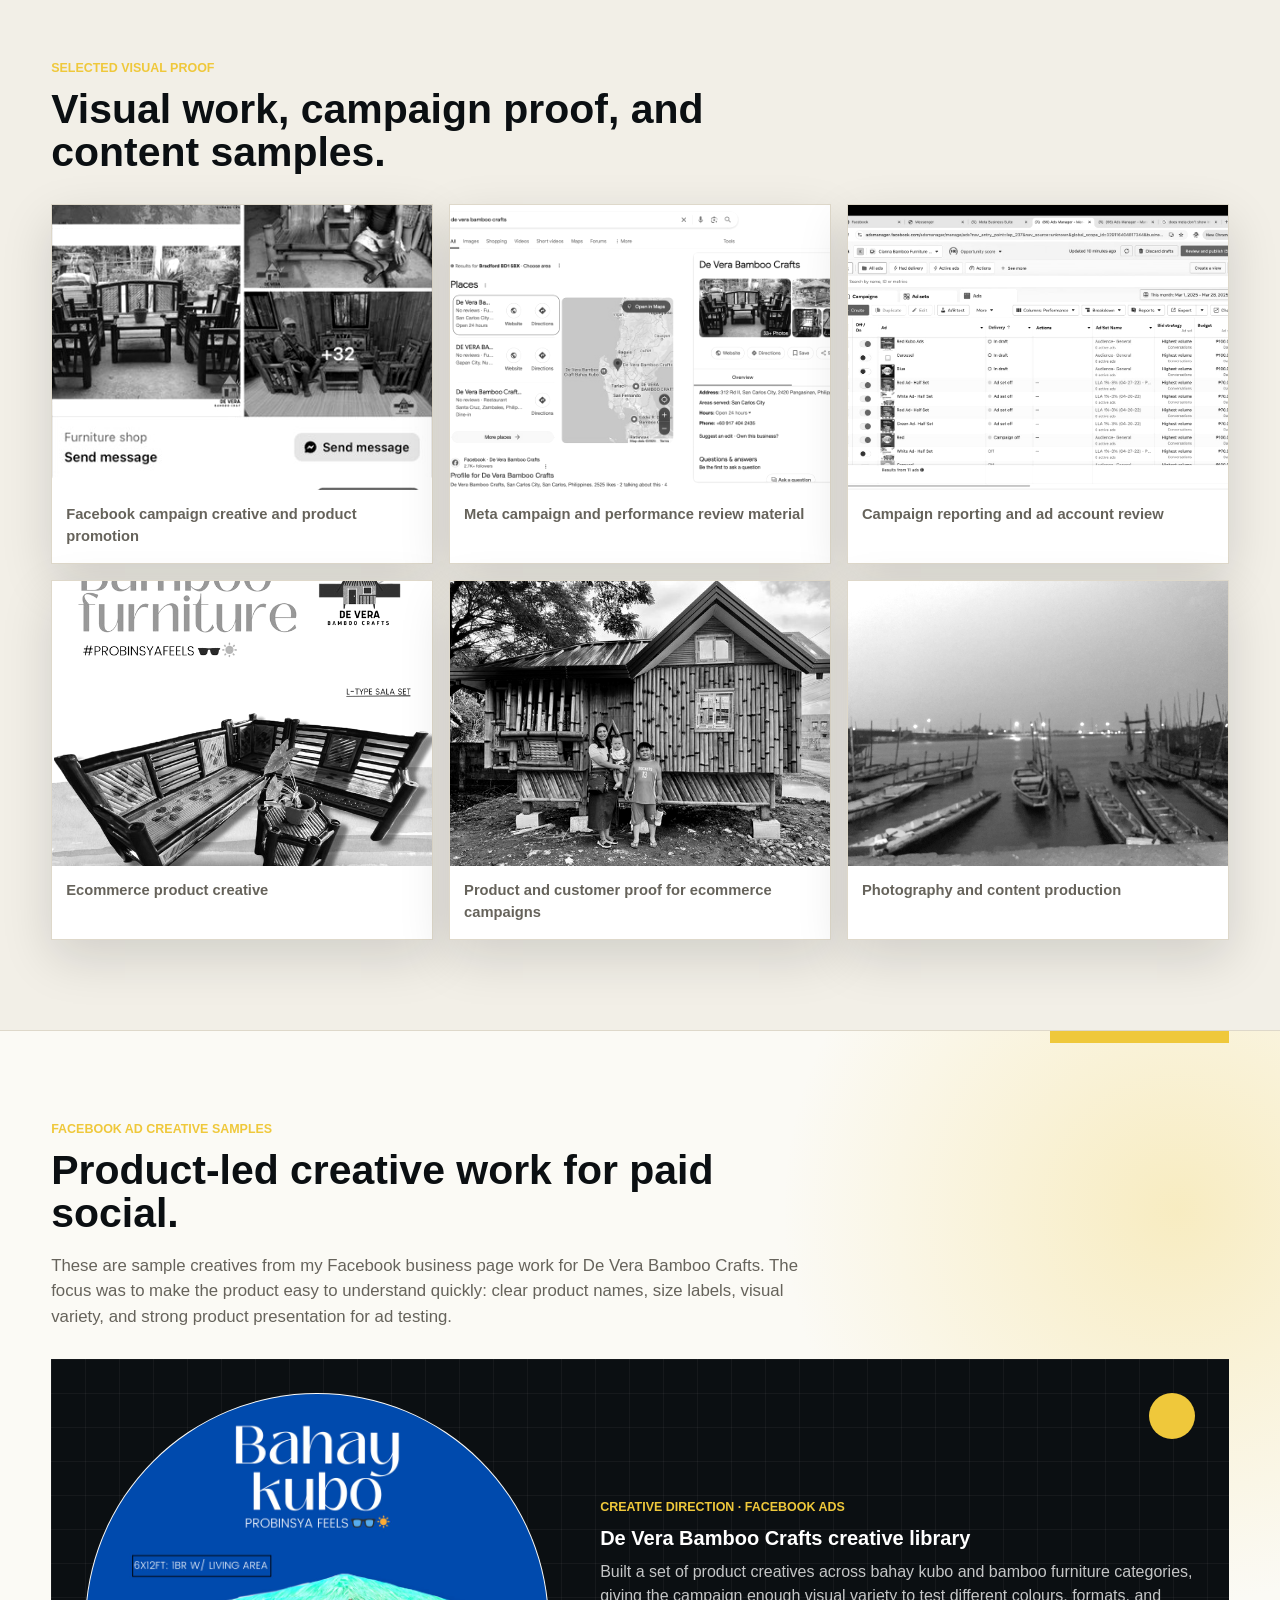
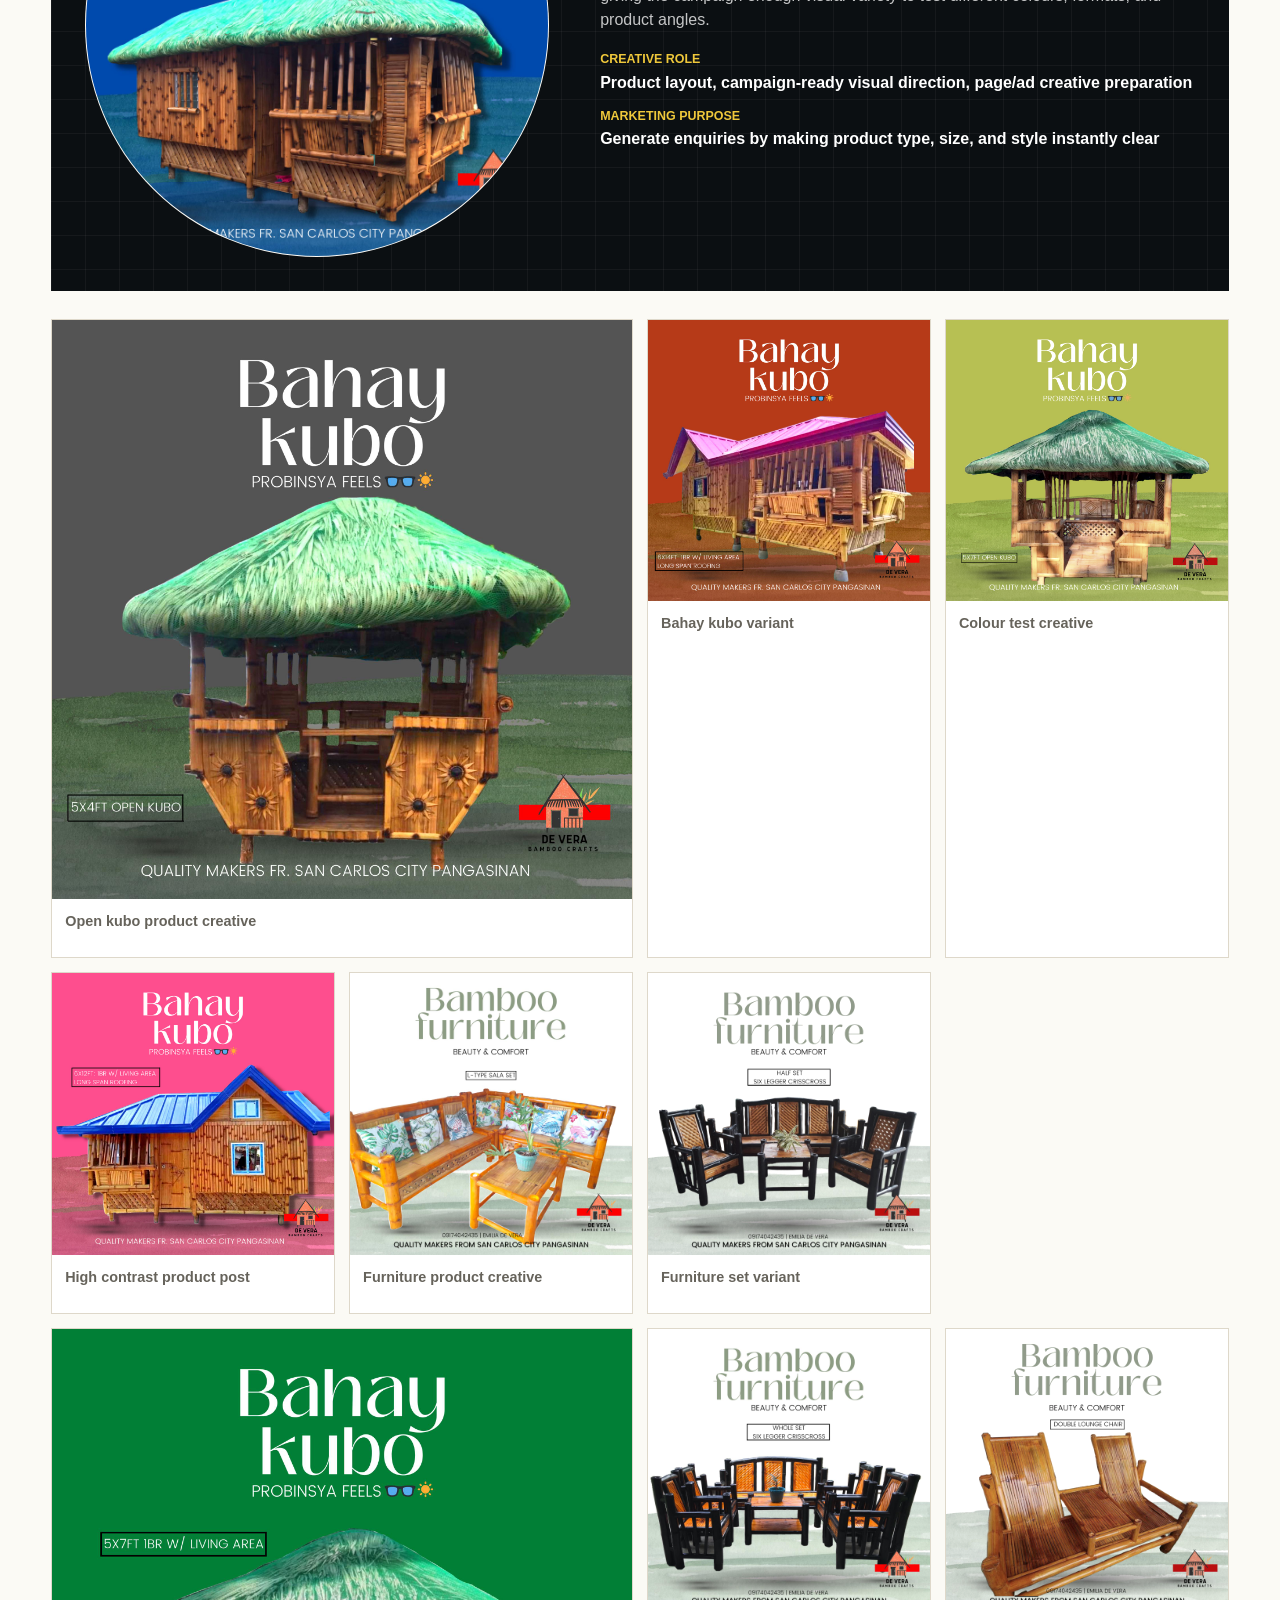
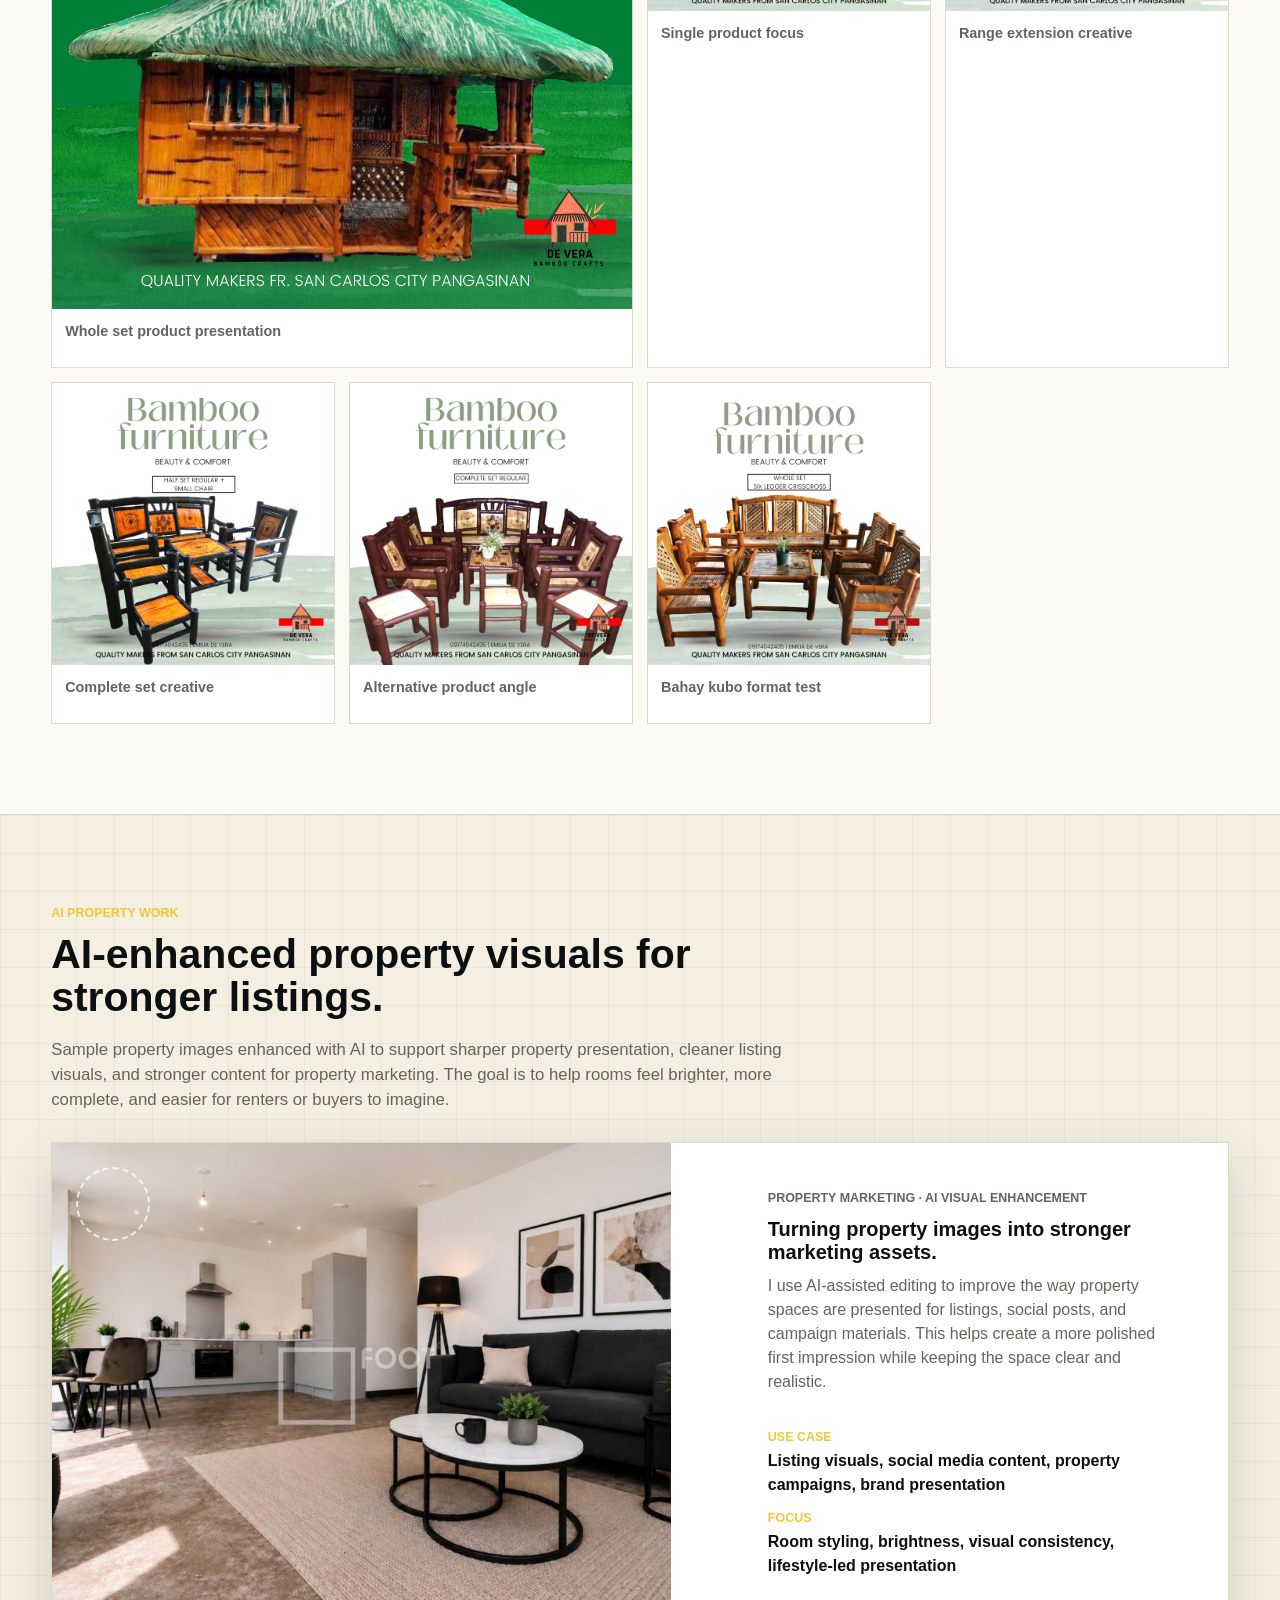
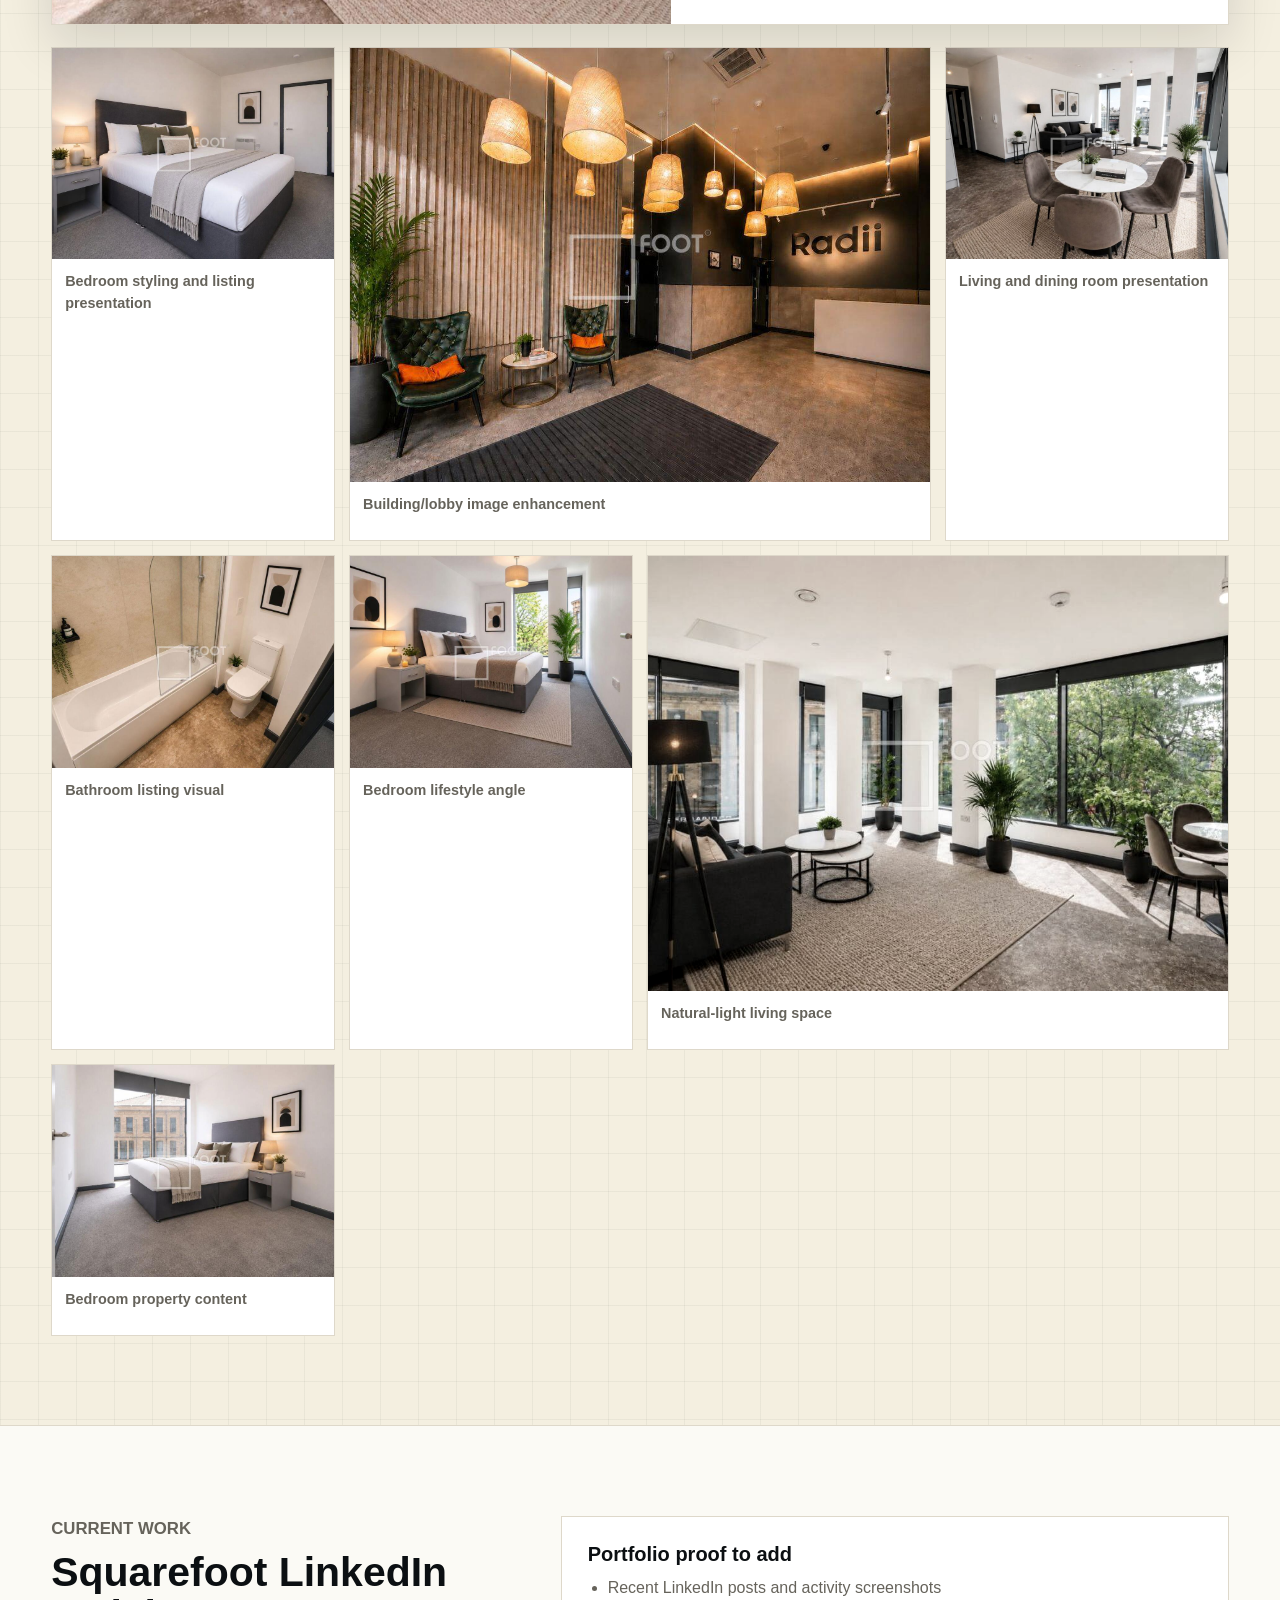
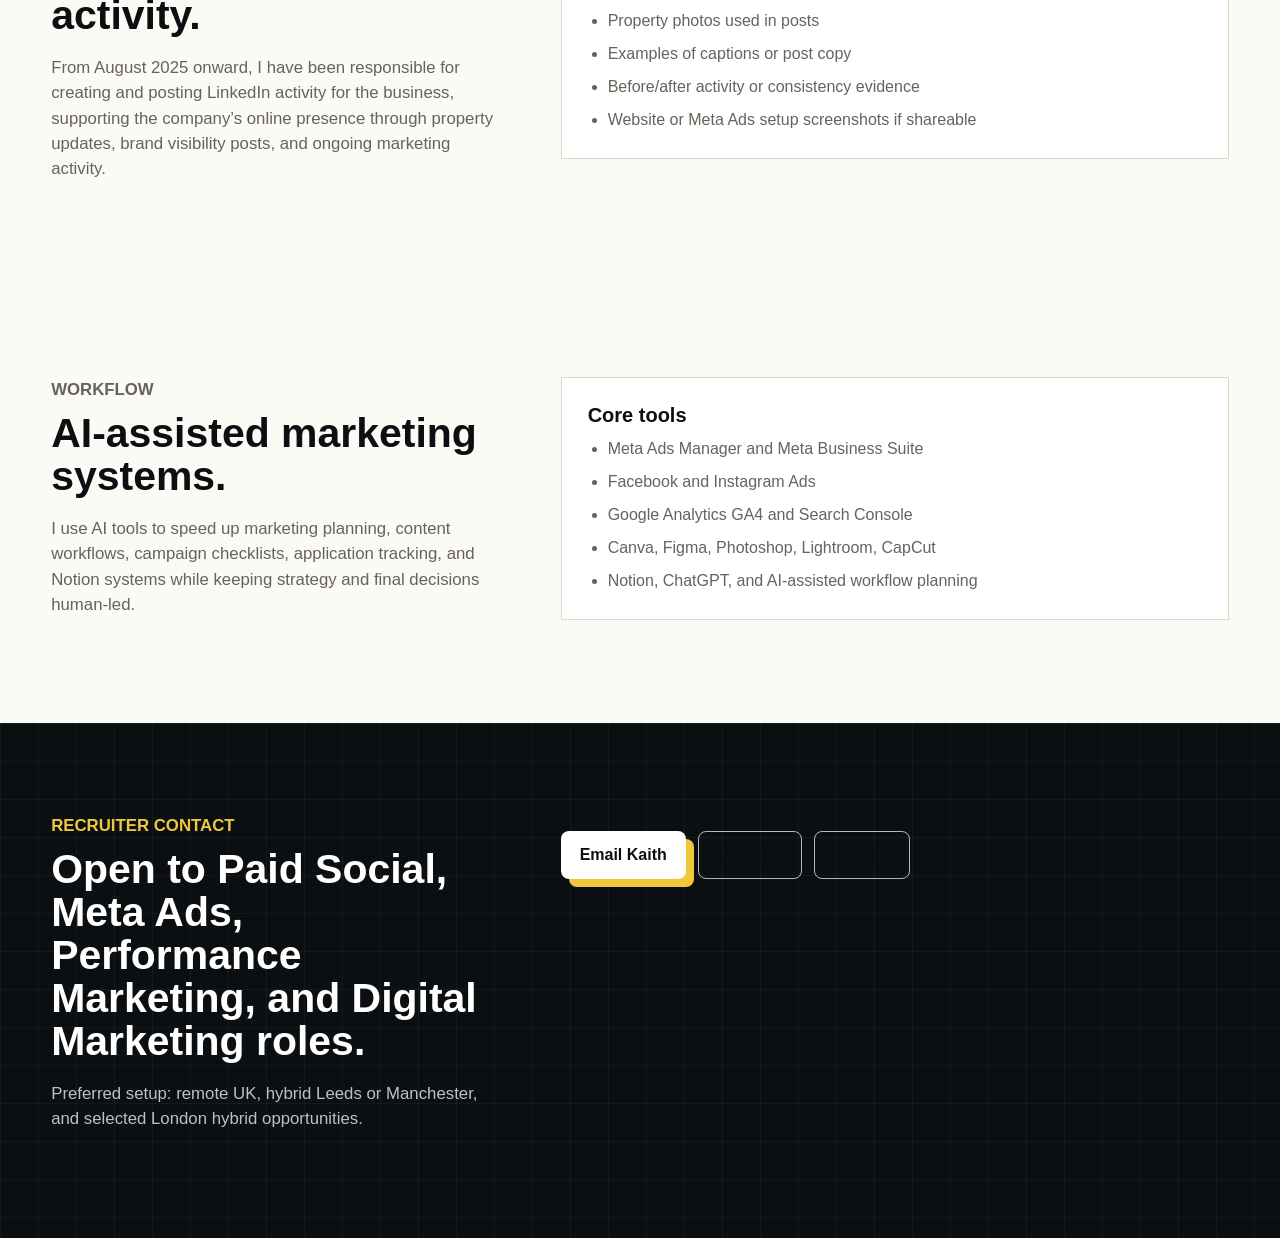
==== commit a17a400b: "Add files via upload" ====
--- a/index.html
+++ b/index.html
@@ -24,7 +24,7 @@
     <main id="top">
       <section class="hero">
         <div class="hero-media" aria-hidden="true">
-          <img src="assets/extracted/p04_03.jpg" alt="">
+          <img src="p04_03.jpg" alt="">
         </div>
         <div class="hero-content">
           <p class="eyebrow">Paid Social · Meta Ads · Creative Performance</p>
@@ -35,7 +35,7 @@
           </p>
           <div class="hero-actions">
             <a class="button primary" href="#case-studies">View case studies</a>
-            <a class="button secondary" href="assets/kaith-tabaquero-cv.pdf">Download CV</a>
+            <a class="button secondary" href="kaith-tabaquero-cv.pdf">Download CV</a>
           </div>
           <div class="mini-proof" aria-label="Portfolio highlights">
             <span>Meta Ads setup and campaign planning</span>
@@ -82,7 +82,7 @@
 
         <div class="case-grid">
           <article class="case-card featured">
-            <img src="assets/extracted/p05_08.jpg" alt="Bamboo house project photographed for De Vera Bamboo Crafts">
+            <img src="p05_08.jpg" alt="Bamboo house project photographed for De Vera Bamboo Crafts">
             <div class="case-body">
               <p class="tag">Ecommerce · Meta Ads</p>
               <h3>De Vera Bamboo Crafts</h3>
@@ -106,7 +106,7 @@
           </article>
 
           <article class="case-card">
-            <img src="assets/extracted/p03_03.jpg" alt="Ayala Land campaign dashboard screenshot">
+            <img src="p03_03.jpg" alt="Ayala Land campaign dashboard screenshot">
             <div class="case-body">
               <p class="tag">Property · Lead Generation</p>
               <h3>Ayala Land International Sales</h3>
@@ -124,7 +124,7 @@
           </article>
 
           <article class="case-card">
-            <img src="assets/extracted/p08_10.jpg" alt="City property and street photography used for property marketing context">
+            <img src="p08_10.jpg" alt="City property and street photography used for property marketing context">
             <div class="case-body">
               <p class="tag">Current UK Role · In-house Marketing</p>
               <h3>Squarefoot Investment Ltd</h3>
@@ -151,27 +151,27 @@
         </div>
         <div class="proof-grid">
           <figure>
-            <img src="assets/extracted/p04_01.jpg" alt="De Vera Bamboo Crafts Facebook campaign screenshot">
+            <img src="p04_01.jpg" alt="De Vera Bamboo Crafts Facebook campaign screenshot">
             <figcaption>Facebook campaign creative and product promotion</figcaption>
           </figure>
           <figure>
-            <img src="assets/extracted/p04_04.jpg" alt="Meta campaign and post performance screenshot">
+            <img src="p04_04.jpg" alt="Meta campaign and post performance screenshot">
             <figcaption>Meta campaign and performance review material</figcaption>
           </figure>
           <figure>
-            <img src="assets/extracted/p06_03.jpg" alt="Advertising performance dashboard screenshot">
+            <img src="p06_03.jpg" alt="Advertising performance dashboard screenshot">
             <figcaption>Campaign reporting and ad account review</figcaption>
           </figure>
           <figure>
-            <img src="assets/extracted/p12_05.jpg" alt="Bamboo furniture ecommerce creative">
+            <img src="p12_05.jpg" alt="Bamboo furniture ecommerce creative">
             <figcaption>Ecommerce product creative</figcaption>
           </figure>
           <figure>
-            <img src="assets/extracted/p05_07.jpg" alt="Bamboo house customer and product photography">
+            <img src="p05_07.jpg" alt="Bamboo house customer and product photography">
             <figcaption>Product and customer proof for ecommerce campaigns</figcaption>
           </figure>
           <figure>
-            <img src="assets/extracted/p08_05.jpg" alt="Urban photography sample">
+            <img src="p08_05.jpg" alt="Urban photography sample">
             <figcaption>Photography and content production</figcaption>
           </figure>
         </div>
@@ -190,7 +190,7 @@
 
         <div class="creative-feature">
           <figure>
-            <img src="assets/devera-creatives/bahay-kubo-blue.jpg" alt="Blue bahay kubo Facebook ad creative for De Vera Bamboo Crafts">
+            <img src="bahay-kubo-blue.jpg" alt="Blue bahay kubo Facebook ad creative for De Vera Bamboo Crafts">
           </figure>
           <div>
             <p class="tag">Creative Direction · Facebook Ads</p>
@@ -214,51 +214,51 @@
 
         <div class="creative-grid" aria-label="De Vera Bamboo Crafts creative gallery">
           <figure class="wide">
-            <img src="assets/devera-creatives/open-kubo-grey.jpg" alt="Open kubo Facebook ad creative with grey background">
+            <img src="open-kubo-grey.jpg" alt="Open kubo Facebook ad creative with grey background">
             <figcaption>Open kubo product creative</figcaption>
           </figure>
           <figure>
-            <img src="assets/devera-creatives/long-span-roofing-orange.jpg" alt="Long span roofing bamboo house creative with orange background">
+            <img src="long-span-roofing-orange.jpg" alt="Long span roofing bamboo house creative with orange background">
             <figcaption>Bahay kubo variant</figcaption>
           </figure>
           <figure>
-            <img src="assets/devera-creatives/open-kubo-green.jpg" alt="Green open kubo Facebook ad creative">
+            <img src="open-kubo-green.jpg" alt="Green open kubo Facebook ad creative">
             <figcaption>Colour test creative</figcaption>
           </figure>
           <figure>
-            <img src="assets/devera-creatives/long-span-roofing-pink.jpg" alt="Pink bamboo house product ad creative">
+            <img src="long-span-roofing-pink.jpg" alt="Pink bamboo house product ad creative">
             <figcaption>High contrast product post</figcaption>
           </figure>
           <figure>
-            <img src="assets/devera-creatives/bamboo-sala-set.jpg" alt="Bamboo sala set furniture creative">
+            <img src="bamboo-sala-set.jpg" alt="Bamboo sala set furniture creative">
             <figcaption>Furniture product creative</figcaption>
           </figure>
           <figure>
-            <img src="assets/devera-creatives/half-set-crisscross.jpg" alt="Half set bamboo furniture creative">
+            <img src="half-set-crisscross.jpg" alt="Half set bamboo furniture creative">
             <figcaption>Furniture set variant</figcaption>
           </figure>
           <figure class="wide">
-            <img src="assets/devera-creatives/whole-set-crisscross-black.jpg" alt="Whole set crisscross bamboo furniture creative">
+            <img src="whole-set-crisscross-black.jpg" alt="Whole set crisscross bamboo furniture creative">
             <figcaption>Whole set product presentation</figcaption>
           </figure>
           <figure>
-            <img src="assets/devera-creatives/double-lounge-chair.jpg" alt="Double lounge chair bamboo furniture creative">
+            <img src="double-lounge-chair.jpg" alt="Double lounge chair bamboo furniture creative">
             <figcaption>Single product focus</figcaption>
           </figure>
           <figure>
-            <img src="assets/devera-creatives/half-set-regular-small-chair.jpg" alt="Regular half set bamboo furniture with small chair creative">
+            <img src="half-set-regular-small-chair.jpg" alt="Regular half set bamboo furniture with small chair creative">
             <figcaption>Range extension creative</figcaption>
           </figure>
           <figure>
-            <img src="assets/devera-creatives/complete-set-regular.jpg" alt="Complete regular bamboo furniture set creative">
+            <img src="complete-set-regular.jpg" alt="Complete regular bamboo furniture set creative">
             <figcaption>Complete set creative</figcaption>
           </figure>
           <figure>
-            <img src="assets/devera-creatives/whole-set-crisscross-natural.jpg" alt="Natural whole set crisscross bamboo furniture creative">
+            <img src="whole-set-crisscross-natural.jpg" alt="Natural whole set crisscross bamboo furniture creative">
             <figcaption>Alternative product angle</figcaption>
           </figure>
           <figure>
-            <img src="assets/devera-creatives/ibr-living-area-green.jpg" alt="Green bahay kubo IBR living area Facebook ad creative">
+            <img src="ibr-living-area-green.jpg" alt="Green bahay kubo IBR living area Facebook ad creative">
             <figcaption>Bahay kubo format test</figcaption>
           </figure>
         </div>
@@ -277,7 +277,7 @@
 
         <div class="property-feature">
           <figure>
-            <img src="assets/property-ai/ai-open-plan-living.jpeg" alt="AI-enhanced open-plan living and kitchen property image">
+            <img src="ai-open-plan-living.jpeg" alt="AI-enhanced open-plan living and kitchen property image">
           </figure>
           <div>
             <p class="tag">Property Marketing · AI Visual Enhancement</p>
@@ -302,31 +302,31 @@
 
         <div class="property-gallery" aria-label="AI-enhanced property image gallery">
           <figure>
-            <img src="assets/property-ai/ai-bedroom-styling-01.jpeg" alt="AI-enhanced bedroom property image with neutral bedding and decor">
+            <img src="ai-bedroom-styling-01.jpeg" alt="AI-enhanced bedroom property image with neutral bedding and decor">
             <figcaption>Bedroom styling and listing presentation</figcaption>
           </figure>
           <figure class="wide">
-            <img src="assets/property-ai/ai-lobby-enhancement.jpeg" alt="AI-enhanced apartment lobby image with warm lighting">
+            <img src="ai-lobby-enhancement.jpeg" alt="AI-enhanced apartment lobby image with warm lighting">
             <figcaption>Building/lobby image enhancement</figcaption>
           </figure>
           <figure>
-            <img src="assets/property-ai/ai-living-dining-01.jpeg" alt="AI-enhanced living and dining area property image">
+            <img src="ai-living-dining-01.jpeg" alt="AI-enhanced living and dining area property image">
             <figcaption>Living and dining room presentation</figcaption>
           </figure>
           <figure>
-            <img src="assets/property-ai/ai-bathroom-enhancement.jpeg" alt="AI-enhanced bathroom property image">
+            <img src="ai-bathroom-enhancement.jpeg" alt="AI-enhanced bathroom property image">
             <figcaption>Bathroom listing visual</figcaption>
           </figure>
           <figure>
-            <img src="assets/property-ai/ai-bedroom-styling-02.jpeg" alt="AI-enhanced bedroom property image with large window and plants">
+            <img src="ai-bedroom-styling-02.jpeg" alt="AI-enhanced bedroom property image with large window and plants">
             <figcaption>Bedroom lifestyle angle</figcaption>
           </figure>
           <figure class="wide">
-            <img src="assets/property-ai/ai-window-living-space.jpeg" alt="AI-enhanced bright living space with large windows and plants">
+            <img src="ai-window-living-space.jpeg" alt="AI-enhanced bright living space with large windows and plants">
             <figcaption>Natural-light living space</figcaption>
           </figure>
           <figure>
-            <img src="assets/property-ai/ai-bedroom-styling-03.jpeg" alt="AI-enhanced bedroom property image with city-facing window">
+            <img src="ai-bedroom-styling-03.jpeg" alt="AI-enhanced bedroom property image with city-facing window">
             <figcaption>Bedroom property content</figcaption>
           </figure>
         </div>
@@ -384,7 +384,7 @@
         <div class="contact-actions">
           <a class="button primary" href="mailto:kaith.tabaquero@gmail.com">Email Kaith</a>
           <a class="button secondary" href="https://www.linkedin.com/in/kaithtabaquero/">LinkedIn</a>
-          <a class="button secondary" href="assets/kaith-tabaquero-cv.pdf">CV PDF</a>
+          <a class="button secondary" href="kaith-tabaquero-cv.pdf">CV PDF</a>
         </div>
       </section>
     </main>
--- a/styles.css
+++ b/styles.css
@@ -836,8 +836,7 @@
 .about-photo-placeholder {
   width: min(72%, 430px);
   aspect-ratio: 0.86 / 1;
-  display: grid;
-  place-items: center;
+  overflow: hidden;
   background:
     linear-gradient(rgba(255, 255, 255, 0.08) 1px, transparent 1px),
     linear-gradient(90deg, rgba(255, 255, 255, 0.08) 1px, transparent 1px),
@@ -850,6 +849,13 @@
   z-index: 1;
 }
 
+.about-photo-placeholder img {
+  width: 100%;
+  height: 100%;
+  object-fit: cover;
+  object-position: 54% 50%;
+}
+
 .about-photo-placeholder span {
   width: 132px;
   height: 132px;
@@ -904,14 +910,20 @@
 .about-orbit-photo {
   width: min(58%, 280px);
   aspect-ratio: 1 / 1;
-  display: grid;
-  place-items: center;
   border-radius: 50%;
   background: var(--paper);
   color: var(--ink);
   font-weight: 900;
   position: relative;
   z-index: 1;
+  overflow: hidden;
+}
+
+.about-orbit-photo img {
+  width: 100%;
+  height: 100%;
+  object-fit: cover;
+  object-position: 50% 42%;
 }
 
 .about-goal-copy .section-label {
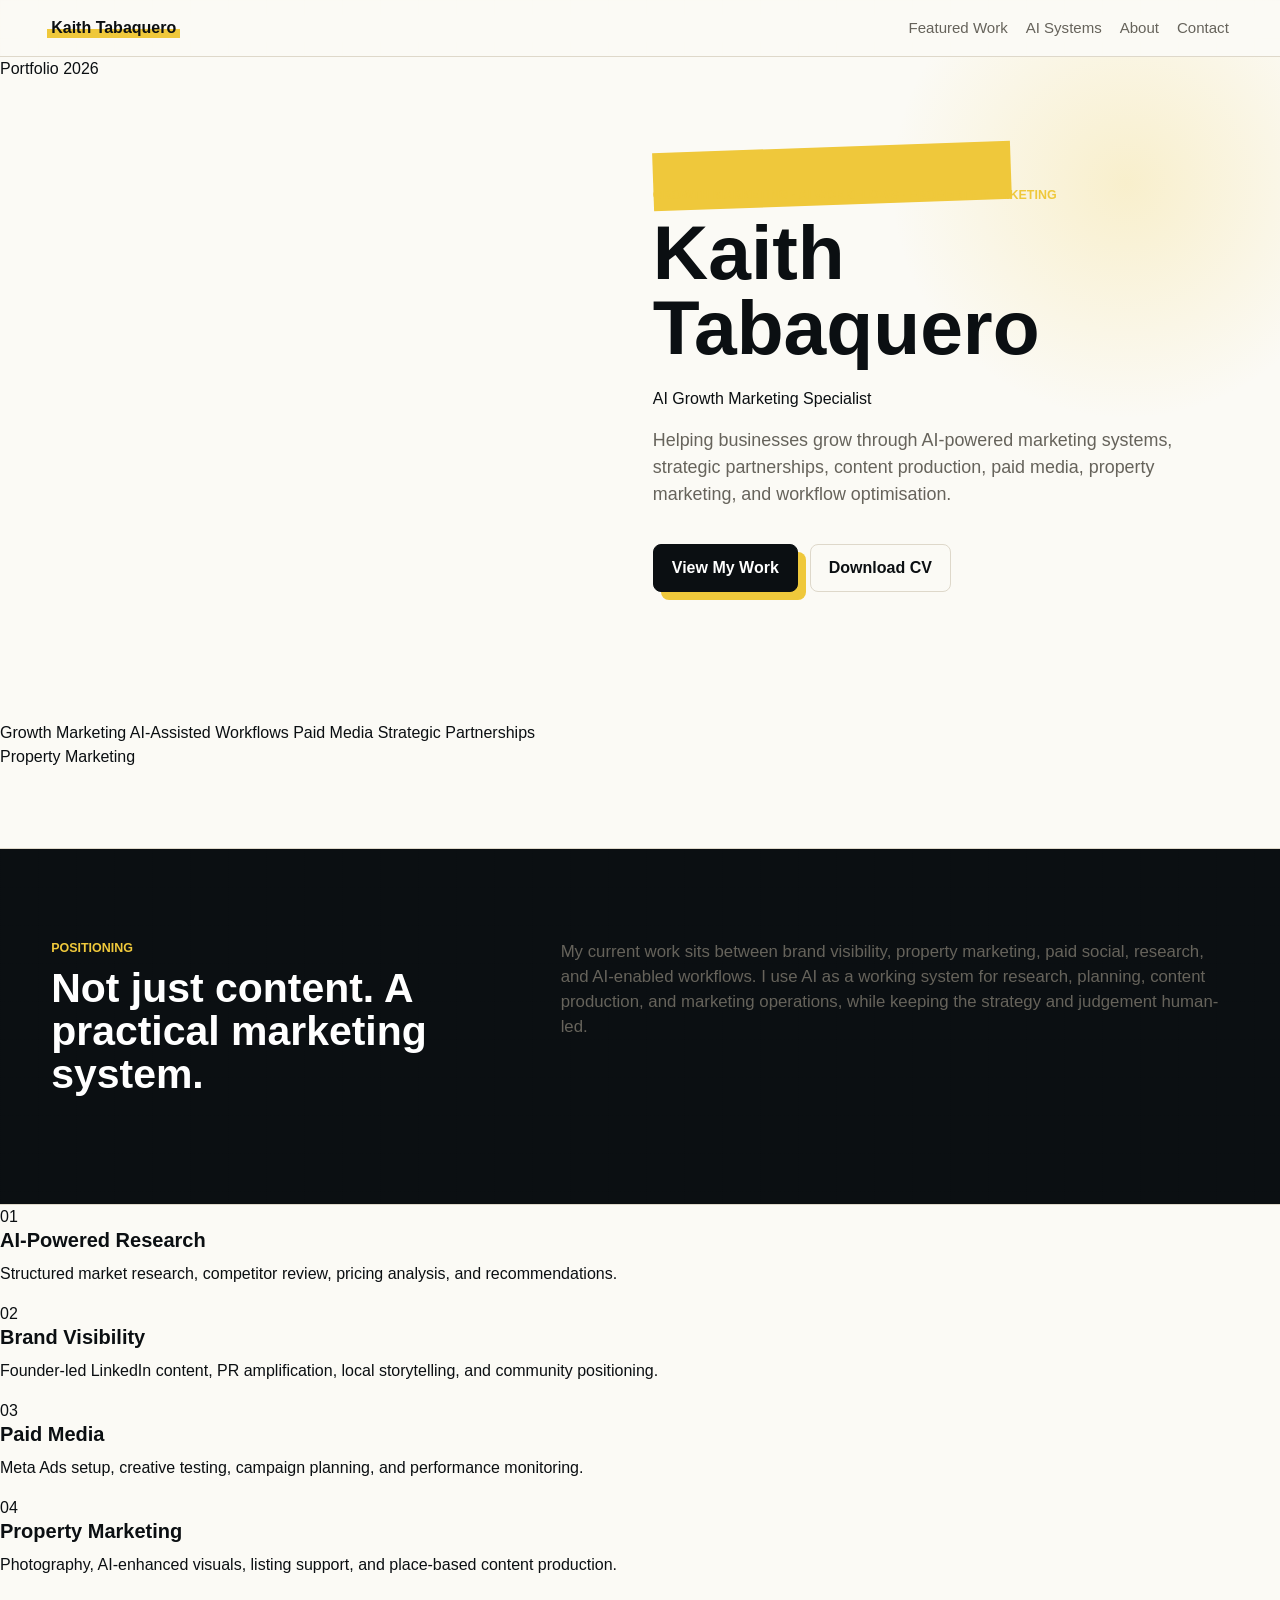
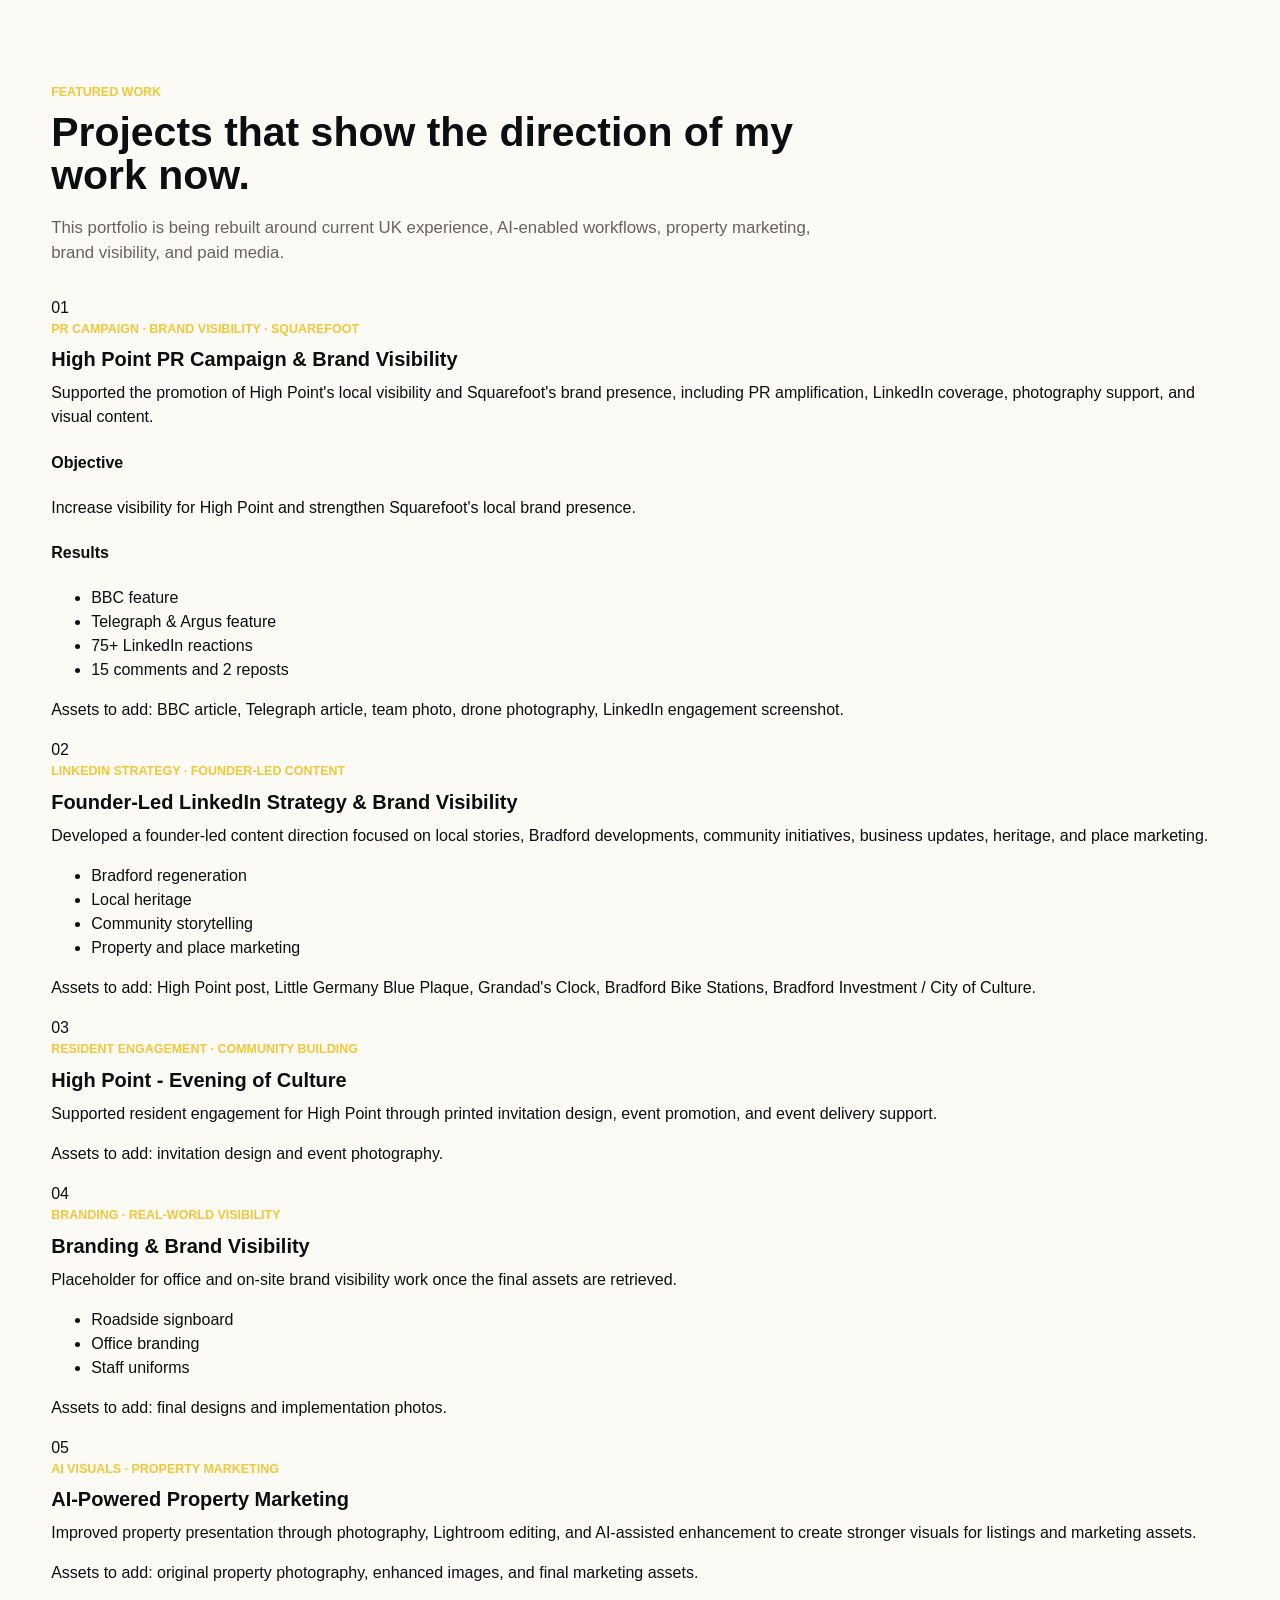
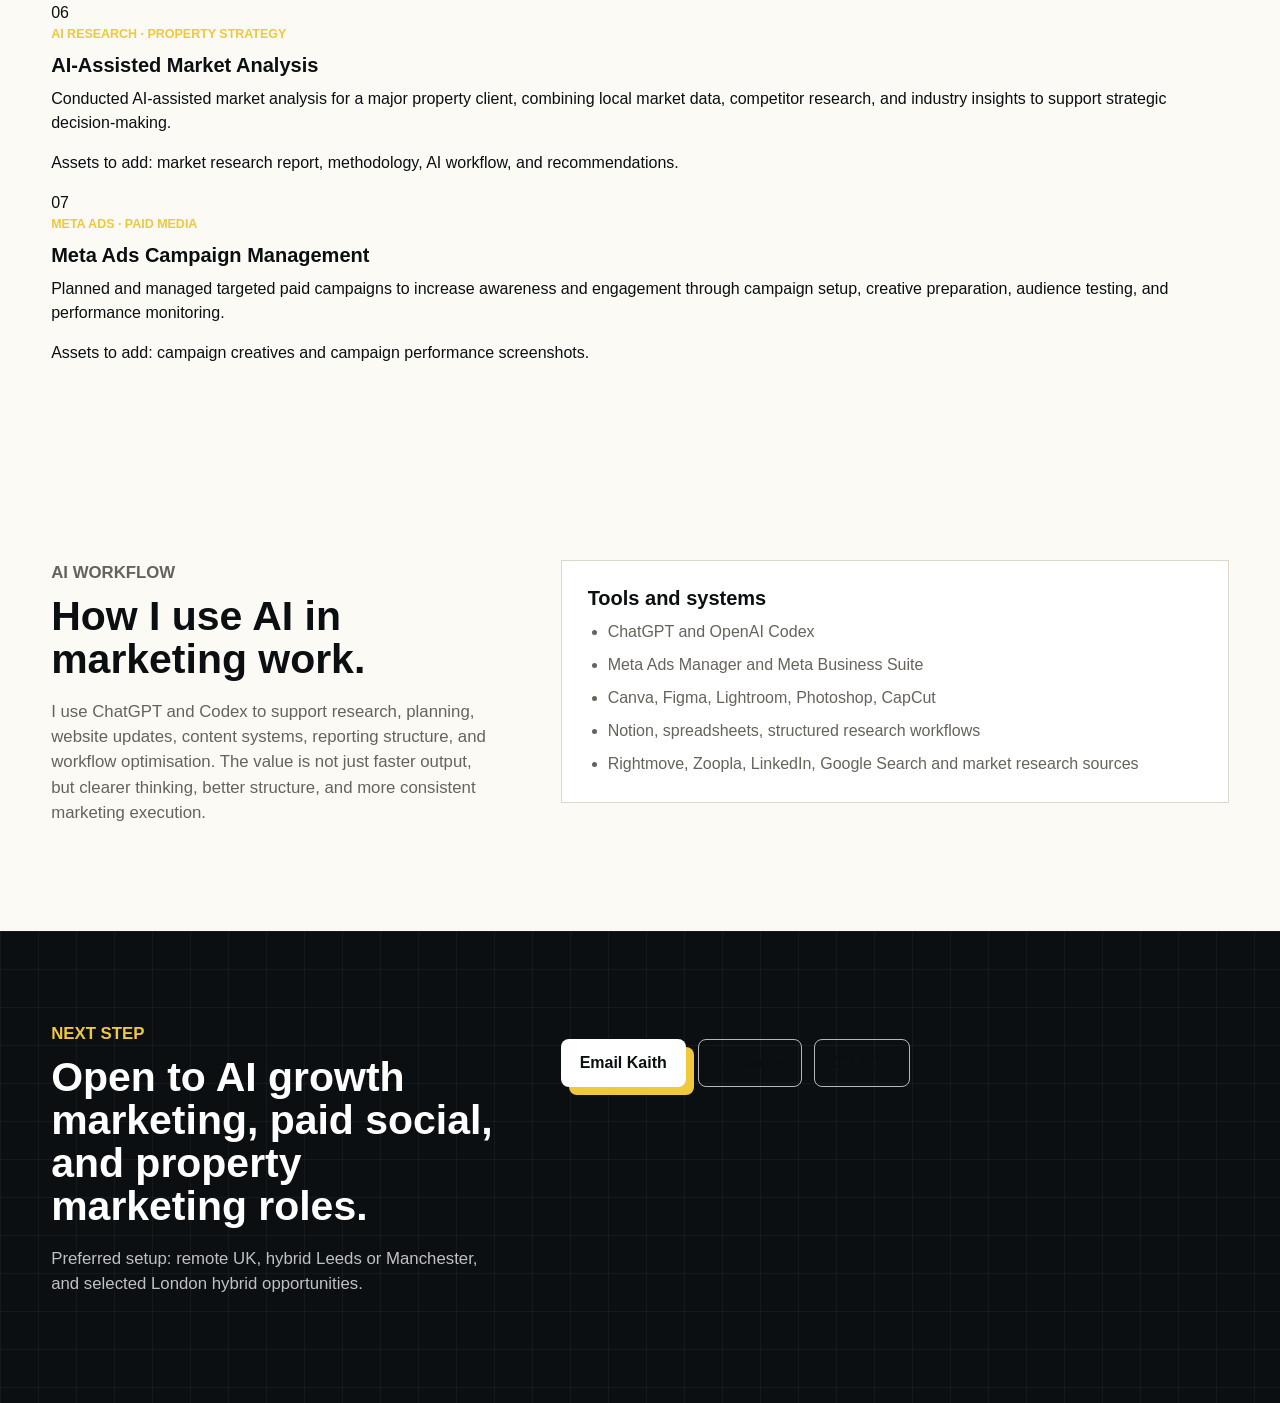
==== commit 4be8f5bc: "Redesign homepage around AI growth marketing" ====
--- a/index.html
+++ b/index.html
@@ -3,382 +3,238 @@
   <head>
     <meta charset="utf-8">
     <meta name="viewport" content="width=device-width, initial-scale=1">
-    <title>Kaith Tabaquero | Paid Social & Meta Ads Portfolio</title>
-    <meta name="description" content="Paid Social and Meta Ads portfolio for Kaith Tabaquero, featuring ecommerce, property, and lead generation case studies.">
+    <title>Kaith Tabaquero | AI Growth Marketing Specialist</title>
+    <meta name="description" content="Portfolio for Kaith Tabaquero, an AI Growth Marketing Specialist focused on AI-powered marketing systems, paid media, strategic partnerships, property marketing, and workflow optimisation.">
     <link rel="stylesheet" href="styles.css">
   </head>
   <body>
     <header class="site-header">
       <a class="brand" href="#top">Kaith Tabaquero</a>
       <nav aria-label="Primary navigation">
+        <a href="#work">Featured Work</a>
+        <a href="#ai-systems">AI Systems</a>
         <a href="about.html">About</a>
-        <a href="#work">Work</a>
-        <a href="#case-studies">Case Studies</a>
-        <a href="#creatives">Creatives</a>
-        <a href="#property-ai">AI Property</a>
-        <a href="#systems">Workflow</a>
         <a href="#contact">Contact</a>
       </nav>
     </header>
 
     <main id="top">
       <section class="hero">
-        <div class="hero-media" aria-hidden="true">
-          <img src="p04_03.jpg" alt="">
-        </div>
+        <div class="hero-kicker">Portfolio 2026</div>
         <div class="hero-content">
-          <p class="eyebrow">Paid Social · Meta Ads · Creative Performance</p>
-          <h1>Simple, focused campaign work for Meta Ads and digital growth.</h1>
+          <p class="eyebrow">Growth Marketing · AI Workflows · Property Marketing</p>
+          <h1>Kaith Tabaquero</h1>
+          <p class="hero-title">AI Growth Marketing Specialist</p>
           <p class="hero-copy">
-            A portfolio of paid social campaigns, ecommerce work, property marketing, creative direction,
-            and the systems I use to plan and improve digital marketing activity.
+            Helping businesses grow through AI-powered marketing systems, strategic partnerships,
+            content production, paid media, property marketing, and workflow optimisation.
           </p>
           <div class="hero-actions">
-            <a class="button primary" href="#case-studies">View case studies</a>
+            <a class="button primary" href="#work">View My Work</a>
             <a class="button secondary" href="kaith-tabaquero-cv.pdf">Download CV</a>
           </div>
-          <div class="mini-proof" aria-label="Portfolio highlights">
-            <span>Meta Ads setup and campaign planning</span>
-            <span>Property and ecommerce content</span>
-            <span>AI-assisted marketing workflows</span>
-          </div>
-        </div>
-      </section>
-
-      <section class="intro-band" id="work">
+        </div>
+        <aside class="hero-panel" aria-label="Core specialisms">
+          <span>Growth Marketing</span>
+          <span>AI-Assisted Workflows</span>
+          <span>Paid Media</span>
+          <span>Strategic Partnerships</span>
+          <span>Property Marketing</span>
+        </aside>
+      </section>
+
+      <section class="intro-band">
         <div class="intro-grid">
           <div>
-            <p class="section-label">Current Focus</p>
-            <h2>Paid Social, Meta Ads, and campaign systems.</h2>
+            <p class="section-label">Positioning</p>
+            <h2>Not just content. A practical marketing system.</h2>
           </div>
           <p>
-            I focus on Meta Ads campaign setup, audience thinking, creative testing, and practical
-            marketing workflows. My work connects paid social with content, brand visibility, and
-            simple systems that help campaigns move faster.
-          </p>
-        </div>
-      </section>
-
-      <section class="metrics">
-        <article>
-          <span class="metric-value">78.8x</span>
-          <span class="metric-label">Approx. ROAS from a De Vera Bamboo Crafts Meta campaign</span>
-        </article>
-        <article>
-          <span class="metric-value">2022</span>
-          <span class="metric-label">Started hands-on Meta Ads campaign work</span>
-        </article>
-        <article>
-          <span class="metric-value">3</span>
-          <span class="metric-label">Core sectors: ecommerce, property, lead generation</span>
-        </article>
-      </section>
-
-      <section class="section" id="case-studies">
+            My current work sits between brand visibility, property marketing, paid social, research,
+            and AI-enabled workflows. I use AI as a working system for research, planning, content
+            production, and marketing operations, while keeping the strategy and judgement human-led.
+          </p>
+        </div>
+      </section>
+
+      <section class="capabilities" aria-label="Core capabilities">
+        <article>
+          <span>01</span>
+          <h3>AI-Powered Research</h3>
+          <p>Structured market research, competitor review, pricing analysis, and recommendations.</p>
+        </article>
+        <article>
+          <span>02</span>
+          <h3>Brand Visibility</h3>
+          <p>Founder-led LinkedIn content, PR amplification, local storytelling, and community positioning.</p>
+        </article>
+        <article>
+          <span>03</span>
+          <h3>Paid Media</h3>
+          <p>Meta Ads setup, creative testing, campaign planning, and performance monitoring.</p>
+        </article>
+        <article>
+          <span>04</span>
+          <h3>Property Marketing</h3>
+          <p>Photography, AI-enhanced visuals, listing support, and place-based content production.</p>
+        </article>
+      </section>
+
+      <section class="section" id="work">
         <div class="section-heading">
-          <p class="section-label">Case Studies</p>
-          <h2>Three pieces of work that show how I think.</h2>
-        </div>
-
-        <div class="case-grid">
-          <article class="case-card featured">
-            <img src="p05_08.jpg" alt="Bamboo house project photographed for De Vera Bamboo Crafts">
-            <div class="case-body">
-              <p class="tag">Ecommerce · Meta Ads</p>
-              <h3>De Vera Bamboo Crafts</h3>
-              <p>
-                Set up and supported Facebook and Instagram campaigns for bamboo house sales, combining
-                ad creative, audience targeting, sales follow-up, and ecommerce operations. Created
-                product-led visual concepts for bamboo houses and furniture, using clear offer labels,
-                bold colour testing, and scroll-stopping product images for Facebook activity and ads.
-              </p>
-              <dl>
+          <p class="section-label">Featured Work</p>
+          <h2>Projects that show the direction of my work now.</h2>
+          <p>
+            This portfolio is being rebuilt around current UK experience, AI-enabled workflows,
+            property marketing, brand visibility, and paid media.
+          </p>
+        </div>
+
+        <div class="project-stack">
+          <article class="project-card featured">
+            <div class="project-number">01</div>
+            <div>
+              <p class="tag">PR Campaign · Brand Visibility · Squarefoot</p>
+              <h3>High Point PR Campaign & Brand Visibility</h3>
+              <p>
+                Supported the promotion of High Point's local visibility and Squarefoot's brand presence,
+                including PR amplification, LinkedIn coverage, photography support, and visual content.
+              </p>
+              <div class="project-grid">
                 <div>
-                  <dt>Result</dt>
-                  <dd>$20,850 sales from $264.50 ad spend</dd>
+                  <h4>Objective</h4>
+                  <p>Increase visibility for High Point and strengthen Squarefoot's local brand presence.</p>
                 </div>
                 <div>
-                  <dt>Focus</dt>
-                  <dd>Campaign setup, lead generation, creative testing, customer communication</dd>
+                  <h4>Results</h4>
+                  <ul>
+                    <li>BBC feature</li>
+                    <li>Telegraph & Argus feature</li>
+                    <li>75+ LinkedIn reactions</li>
+                    <li>15 comments and 2 reposts</li>
+                  </ul>
                 </div>
-              </dl>
-            </div>
-          </article>
-
-          <article class="case-card">
-            <img src="p03_03.jpg" alt="Ayala Land campaign dashboard screenshot">
-            <div class="case-body">
-              <p class="tag">Property · Lead Generation</p>
-              <h3>Ayala Land International Sales</h3>
-              <p>
-                Supported property lead generation and retargeting activity while guiding prospects through
-                digital and offline sales funnels.
-              </p>
-              <dl>
-                <div>
-                  <dt>Focus</dt>
-                  <dd>Property ads, retargeting, client follow-up, virtual presentations</dd>
-                </div>
-              </dl>
-            </div>
-          </article>
-
-          <article class="case-card">
-            <img src="p08_10.jpg" alt="City property and street photography used for property marketing context">
-            <div class="case-body">
-              <p class="tag">Current UK Role · In-house Marketing</p>
-              <h3>Squarefoot Investment Ltd</h3>
-              <p>
-                Managed LinkedIn activity and company updates from August 2025 onward, reactivated
-                digital channels, launched the first Meta Ads account, supported website redevelopment,
-                and created content and property photography for brand visibility.
-              </p>
-              <dl>
-                <div>
-                  <dt>Focus</dt>
-                  <dd>LinkedIn content, Meta Ads setup, brand reactivation, property content, website UX</dd>
-                </div>
-              </dl>
-            </div>
-          </article>
-        </div>
-      </section>
-
-      <section class="visual-proof">
-        <div class="section-heading">
-          <p class="section-label">Selected Visual Proof</p>
-          <h2>Visual work, campaign proof, and content samples.</h2>
-        </div>
-        <div class="proof-grid">
-          <figure>
-            <img src="p04_01.jpg" alt="De Vera Bamboo Crafts Facebook campaign screenshot">
-            <figcaption>Facebook campaign creative and product promotion</figcaption>
-          </figure>
-          <figure>
-            <img src="p04_04.jpg" alt="Meta campaign and post performance screenshot">
-            <figcaption>Meta campaign and performance review material</figcaption>
-          </figure>
-          <figure>
-            <img src="p06_03.jpg" alt="Advertising performance dashboard screenshot">
-            <figcaption>Campaign reporting and ad account review</figcaption>
-          </figure>
-          <figure>
-            <img src="p12_05.jpg" alt="Bamboo furniture ecommerce creative">
-            <figcaption>Ecommerce product creative</figcaption>
-          </figure>
-          <figure>
-            <img src="p05_07.jpg" alt="Bamboo house customer and product photography">
-            <figcaption>Product and customer proof for ecommerce campaigns</figcaption>
-          </figure>
-          <figure>
-            <img src="p08_05.jpg" alt="Urban photography sample">
-            <figcaption>Photography and content production</figcaption>
-          </figure>
-        </div>
-      </section>
-
-      <section class="creative-lab section" id="creatives">
-        <div class="section-heading">
-          <p class="section-label">Facebook Ad Creative Samples</p>
-          <h2>Product-led creative work for paid social.</h2>
+              </div>
+              <p class="asset-note">Assets to add: BBC article, Telegraph article, team photo, drone photography, LinkedIn engagement screenshot.</p>
+            </div>
+          </article>
+
+          <article class="project-card">
+            <div class="project-number">02</div>
+            <div>
+              <p class="tag">LinkedIn Strategy · Founder-Led Content</p>
+              <h3>Founder-Led LinkedIn Strategy & Brand Visibility</h3>
+              <p>
+                Developed a founder-led content direction focused on local stories, Bradford developments,
+                community initiatives, business updates, heritage, and place marketing.
+              </p>
+              <ul class="inline-list">
+                <li>Bradford regeneration</li>
+                <li>Local heritage</li>
+                <li>Community storytelling</li>
+                <li>Property and place marketing</li>
+              </ul>
+              <p class="asset-note">Assets to add: High Point post, Little Germany Blue Plaque, Grandad's Clock, Bradford Bike Stations, Bradford Investment / City of Culture.</p>
+            </div>
+          </article>
+
+          <article class="project-card">
+            <div class="project-number">03</div>
+            <div>
+              <p class="tag">Resident Engagement · Community Building</p>
+              <h3>High Point - Evening of Culture</h3>
+              <p>
+                Supported resident engagement for High Point through printed invitation design,
+                event promotion, and event delivery support.
+              </p>
+              <p class="asset-note">Assets to add: invitation design and event photography.</p>
+            </div>
+          </article>
+
+          <article class="project-card">
+            <div class="project-number">04</div>
+            <div>
+              <p class="tag">Branding · Real-World Visibility</p>
+              <h3>Branding & Brand Visibility</h3>
+              <p>
+                Placeholder for office and on-site brand visibility work once the final assets are retrieved.
+              </p>
+              <ul class="inline-list">
+                <li>Roadside signboard</li>
+                <li>Office branding</li>
+                <li>Staff uniforms</li>
+              </ul>
+              <p class="asset-note">Assets to add: final designs and implementation photos.</p>
+            </div>
+          </article>
+
+          <article class="project-card">
+            <div class="project-number">05</div>
+            <div>
+              <p class="tag">AI Visuals · Property Marketing</p>
+              <h3>AI-Powered Property Marketing</h3>
+              <p>
+                Improved property presentation through photography, Lightroom editing, and AI-assisted
+                enhancement to create stronger visuals for listings and marketing assets.
+              </p>
+              <p class="asset-note">Assets to add: original property photography, enhanced images, and final marketing assets.</p>
+            </div>
+          </article>
+
+          <article class="project-card">
+            <div class="project-number">06</div>
+            <div>
+              <p class="tag">AI Research · Property Strategy</p>
+              <h3>AI-Assisted Market Analysis</h3>
+              <p>
+                Conducted AI-assisted market analysis for a major property client, combining local market
+                data, competitor research, and industry insights to support strategic decision-making.
+              </p>
+              <p class="asset-note">Assets to add: market research report, methodology, AI workflow, and recommendations.</p>
+            </div>
+          </article>
+
+          <article class="project-card">
+            <div class="project-number">07</div>
+            <div>
+              <p class="tag">Meta Ads · Paid Media</p>
+              <h3>Meta Ads Campaign Management</h3>
+              <p>
+                Planned and managed targeted paid campaigns to increase awareness and engagement through
+                campaign setup, creative preparation, audience testing, and performance monitoring.
+              </p>
+              <p class="asset-note">Assets to add: campaign creatives and campaign performance screenshots.</p>
+            </div>
+          </article>
+        </div>
+      </section>
+
+      <section class="section split" id="ai-systems">
+        <div>
+          <p class="section-label">AI Workflow</p>
+          <h2>How I use AI in marketing work.</h2>
           <p>
-            These are sample creatives from my Facebook business page work for De Vera Bamboo Crafts.
-            The focus was to make the product easy to understand quickly: clear product names, size labels,
-            visual variety, and strong product presentation for ad testing.
-          </p>
-        </div>
-
-        <div class="creative-feature">
-          <figure>
-            <img src="bahay-kubo-blue.jpg" alt="Blue bahay kubo Facebook ad creative for De Vera Bamboo Crafts">
-          </figure>
-          <div>
-            <p class="tag">Creative Direction · Facebook Ads</p>
-            <h3>De Vera Bamboo Crafts creative library</h3>
-            <p>
-              Built a set of product creatives across bahay kubo and bamboo furniture categories, giving
-              the campaign enough visual variety to test different colours, formats, and product angles.
-            </p>
-            <dl>
-              <div>
-                <dt>Creative role</dt>
-                <dd>Product layout, campaign-ready visual direction, page/ad creative preparation</dd>
-              </div>
-              <div>
-                <dt>Marketing purpose</dt>
-                <dd>Generate enquiries by making product type, size, and style instantly clear</dd>
-              </div>
-            </dl>
-          </div>
-        </div>
-
-        <div class="creative-grid" aria-label="De Vera Bamboo Crafts creative gallery">
-          <figure class="wide">
-            <img src="open-kubo-grey.jpg" alt="Open kubo Facebook ad creative with grey background">
-            <figcaption>Open kubo product creative</figcaption>
-          </figure>
-          <figure>
-            <img src="long-span-roofing-orange.jpg" alt="Long span roofing bamboo house creative with orange background">
-            <figcaption>Bahay kubo variant</figcaption>
-          </figure>
-          <figure>
-            <img src="open-kubo-green.jpg" alt="Green open kubo Facebook ad creative">
-            <figcaption>Colour test creative</figcaption>
-          </figure>
-          <figure>
-            <img src="long-span-roofing-pink.jpg" alt="Pink bamboo house product ad creative">
-            <figcaption>High contrast product post</figcaption>
-          </figure>
-          <figure>
-            <img src="bamboo-sala-set.jpg" alt="Bamboo sala set furniture creative">
-            <figcaption>Furniture product creative</figcaption>
-          </figure>
-          <figure>
-            <img src="half-set-crisscross.jpg" alt="Half set bamboo furniture creative">
-            <figcaption>Furniture set variant</figcaption>
-          </figure>
-          <figure class="wide">
-            <img src="whole-set-crisscross-black.jpg" alt="Whole set crisscross bamboo furniture creative">
-            <figcaption>Whole set product presentation</figcaption>
-          </figure>
-          <figure>
-            <img src="double-lounge-chair.jpg" alt="Double lounge chair bamboo furniture creative">
-            <figcaption>Single product focus</figcaption>
-          </figure>
-          <figure>
-            <img src="half-set-regular-small-chair.jpg" alt="Regular half set bamboo furniture with small chair creative">
-            <figcaption>Range extension creative</figcaption>
-          </figure>
-          <figure>
-            <img src="complete-set-regular.jpg" alt="Complete regular bamboo furniture set creative">
-            <figcaption>Complete set creative</figcaption>
-          </figure>
-          <figure>
-            <img src="whole-set-crisscross-natural.jpg" alt="Natural whole set crisscross bamboo furniture creative">
-            <figcaption>Alternative product angle</figcaption>
-          </figure>
-          <figure>
-            <img src="ibr-living-area-green.jpg" alt="Green bahay kubo IBR living area Facebook ad creative">
-            <figcaption>Bahay kubo format test</figcaption>
-          </figure>
-        </div>
-      </section>
-
-      <section class="property-ai section" id="property-ai">
-        <div class="section-heading">
-          <p class="section-label">AI Property Work</p>
-          <h2>AI-enhanced property visuals for stronger listings.</h2>
-          <p>
-            Sample property images enhanced with AI to support sharper property presentation, cleaner
-            listing visuals, and stronger content for property marketing. The goal is to help rooms feel
-            brighter, more complete, and easier for renters or buyers to imagine.
-          </p>
-        </div>
-
-        <div class="property-feature">
-          <figure>
-            <img src="ai-open-plan-living.jpeg" alt="AI-enhanced open-plan living and kitchen property image">
-          </figure>
-          <div>
-            <p class="tag">Property Marketing · AI Visual Enhancement</p>
-            <h3>Turning property images into stronger marketing assets.</h3>
-            <p>
-              I use AI-assisted editing to improve the way property spaces are presented for listings,
-              social posts, and campaign materials. This helps create a more polished first impression
-              while keeping the space clear and realistic.
-            </p>
-            <dl>
-              <div>
-                <dt>Use case</dt>
-                <dd>Listing visuals, social media content, property campaigns, brand presentation</dd>
-              </div>
-              <div>
-                <dt>Focus</dt>
-                <dd>Room styling, brightness, visual consistency, lifestyle-led presentation</dd>
-              </div>
-            </dl>
-          </div>
-        </div>
-
-        <div class="property-gallery" aria-label="AI-enhanced property image gallery">
-          <figure>
-            <img src="ai-bedroom-styling-01.jpeg" alt="AI-enhanced bedroom property image with neutral bedding and decor">
-            <figcaption>Bedroom styling and listing presentation</figcaption>
-          </figure>
-          <figure class="wide">
-            <img src="ai-lobby-enhancement.jpeg" alt="AI-enhanced apartment lobby image with warm lighting">
-            <figcaption>Building/lobby image enhancement</figcaption>
-          </figure>
-          <figure>
-            <img src="ai-living-dining-01.jpeg" alt="AI-enhanced living and dining area property image">
-            <figcaption>Living and dining room presentation</figcaption>
-          </figure>
-          <figure>
-            <img src="ai-bathroom-enhancement.jpeg" alt="AI-enhanced bathroom property image">
-            <figcaption>Bathroom listing visual</figcaption>
-          </figure>
-          <figure>
-            <img src="ai-bedroom-styling-02.jpeg" alt="AI-enhanced bedroom property image with large window and plants">
-            <figcaption>Bedroom lifestyle angle</figcaption>
-          </figure>
-          <figure class="wide">
-            <img src="ai-window-living-space.jpeg" alt="AI-enhanced bright living space with large windows and plants">
-            <figcaption>Natural-light living space</figcaption>
-          </figure>
-          <figure>
-            <img src="ai-bedroom-styling-03.jpeg" alt="AI-enhanced bedroom property image with city-facing window">
-            <figcaption>Bedroom property content</figcaption>
-          </figure>
-        </div>
-      </section>
-
-      <section class="section split">
-        <div>
-          <p class="section-label">Current Work</p>
-          <h2>Squarefoot LinkedIn activity.</h2>
-          <p>
-            From August 2025 onward, I have been responsible for creating and posting LinkedIn activity
-            for the business, supporting the company’s online presence through property updates,
-            brand visibility posts, and ongoing marketing activity.
+            I use ChatGPT and Codex to support research, planning, website updates, content systems,
+            reporting structure, and workflow optimisation. The value is not just faster output, but
+            clearer thinking, better structure, and more consistent marketing execution.
           </p>
         </div>
         <div class="skills-panel">
-          <h3>Portfolio proof to add</h3>
+          <h3>Tools and systems</h3>
           <ul>
-            <li>Recent LinkedIn posts and activity screenshots</li>
-            <li>Property photos used in posts</li>
-            <li>Examples of captions or post copy</li>
-            <li>Before/after activity or consistency evidence</li>
-            <li>Website or Meta Ads setup screenshots if shareable</li>
-          </ul>
-        </div>
-      </section>
-
-      <section class="section split" id="systems">
-        <div>
-          <p class="section-label">Workflow</p>
-          <h2>AI-assisted marketing systems.</h2>
-          <p>
-            I use AI tools to speed up marketing planning, content workflows, campaign checklists,
-            application tracking, and Notion systems while keeping strategy and final decisions human-led.
-          </p>
-        </div>
-        <div class="skills-panel">
-          <h3>Core tools</h3>
-          <ul>
+            <li>ChatGPT and OpenAI Codex</li>
             <li>Meta Ads Manager and Meta Business Suite</li>
-            <li>Facebook and Instagram Ads</li>
-            <li>Google Analytics GA4 and Search Console</li>
-            <li>Canva, Figma, Photoshop, Lightroom, CapCut</li>
-            <li>Notion, ChatGPT, and AI-assisted workflow planning</li>
+            <li>Canva, Figma, Lightroom, Photoshop, CapCut</li>
+            <li>Notion, spreadsheets, structured research workflows</li>
+            <li>Rightmove, Zoopla, LinkedIn, Google Search and market research sources</li>
           </ul>
         </div>
       </section>
 
       <section class="contact" id="contact">
         <div>
-          <p class="section-label">Recruiter Contact</p>
-          <h2>Open to Paid Social, Meta Ads, Performance Marketing, and Digital Marketing roles.</h2>
+          <p class="section-label">Next Step</p>
+          <h2>Open to AI growth marketing, paid social, and property marketing roles.</h2>
           <p>Preferred setup: remote UK, hybrid Leeds or Manchester, and selected London hybrid opportunities.</p>
         </div>
         <div class="contact-actions">
